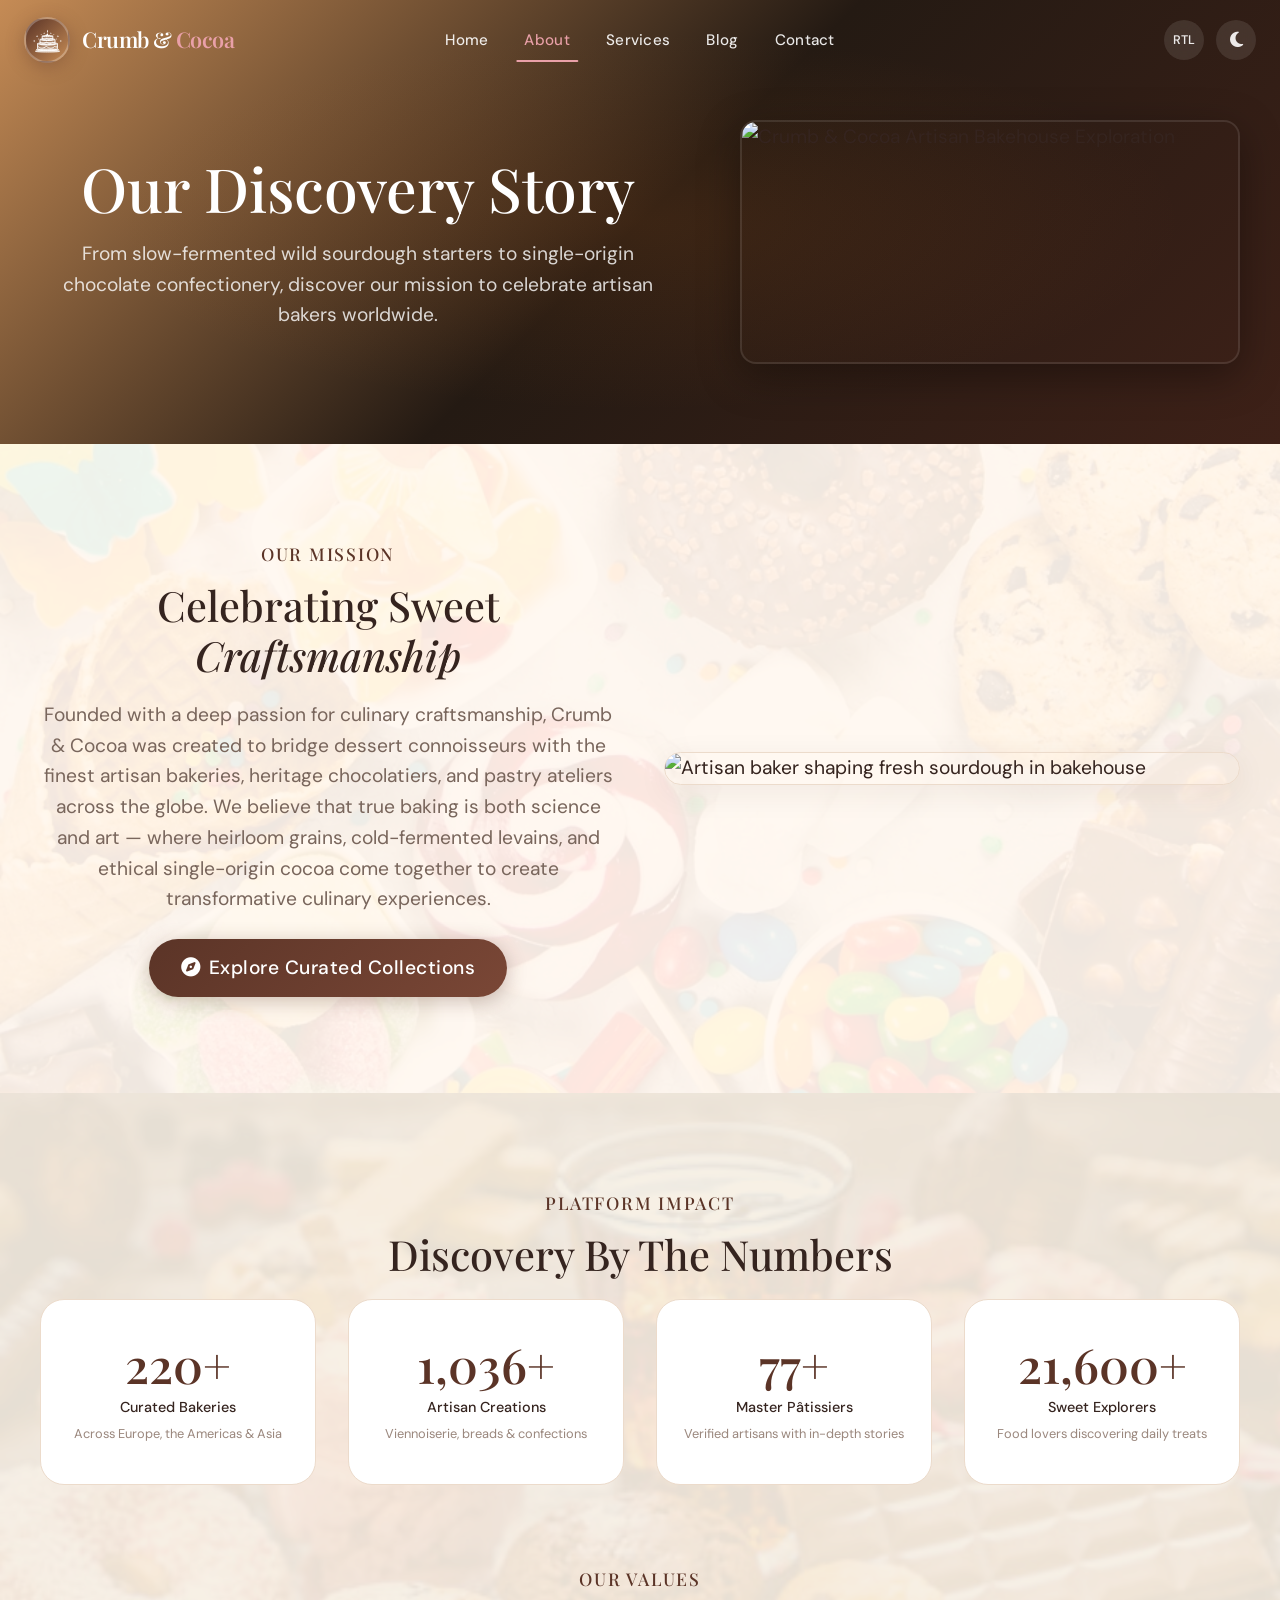
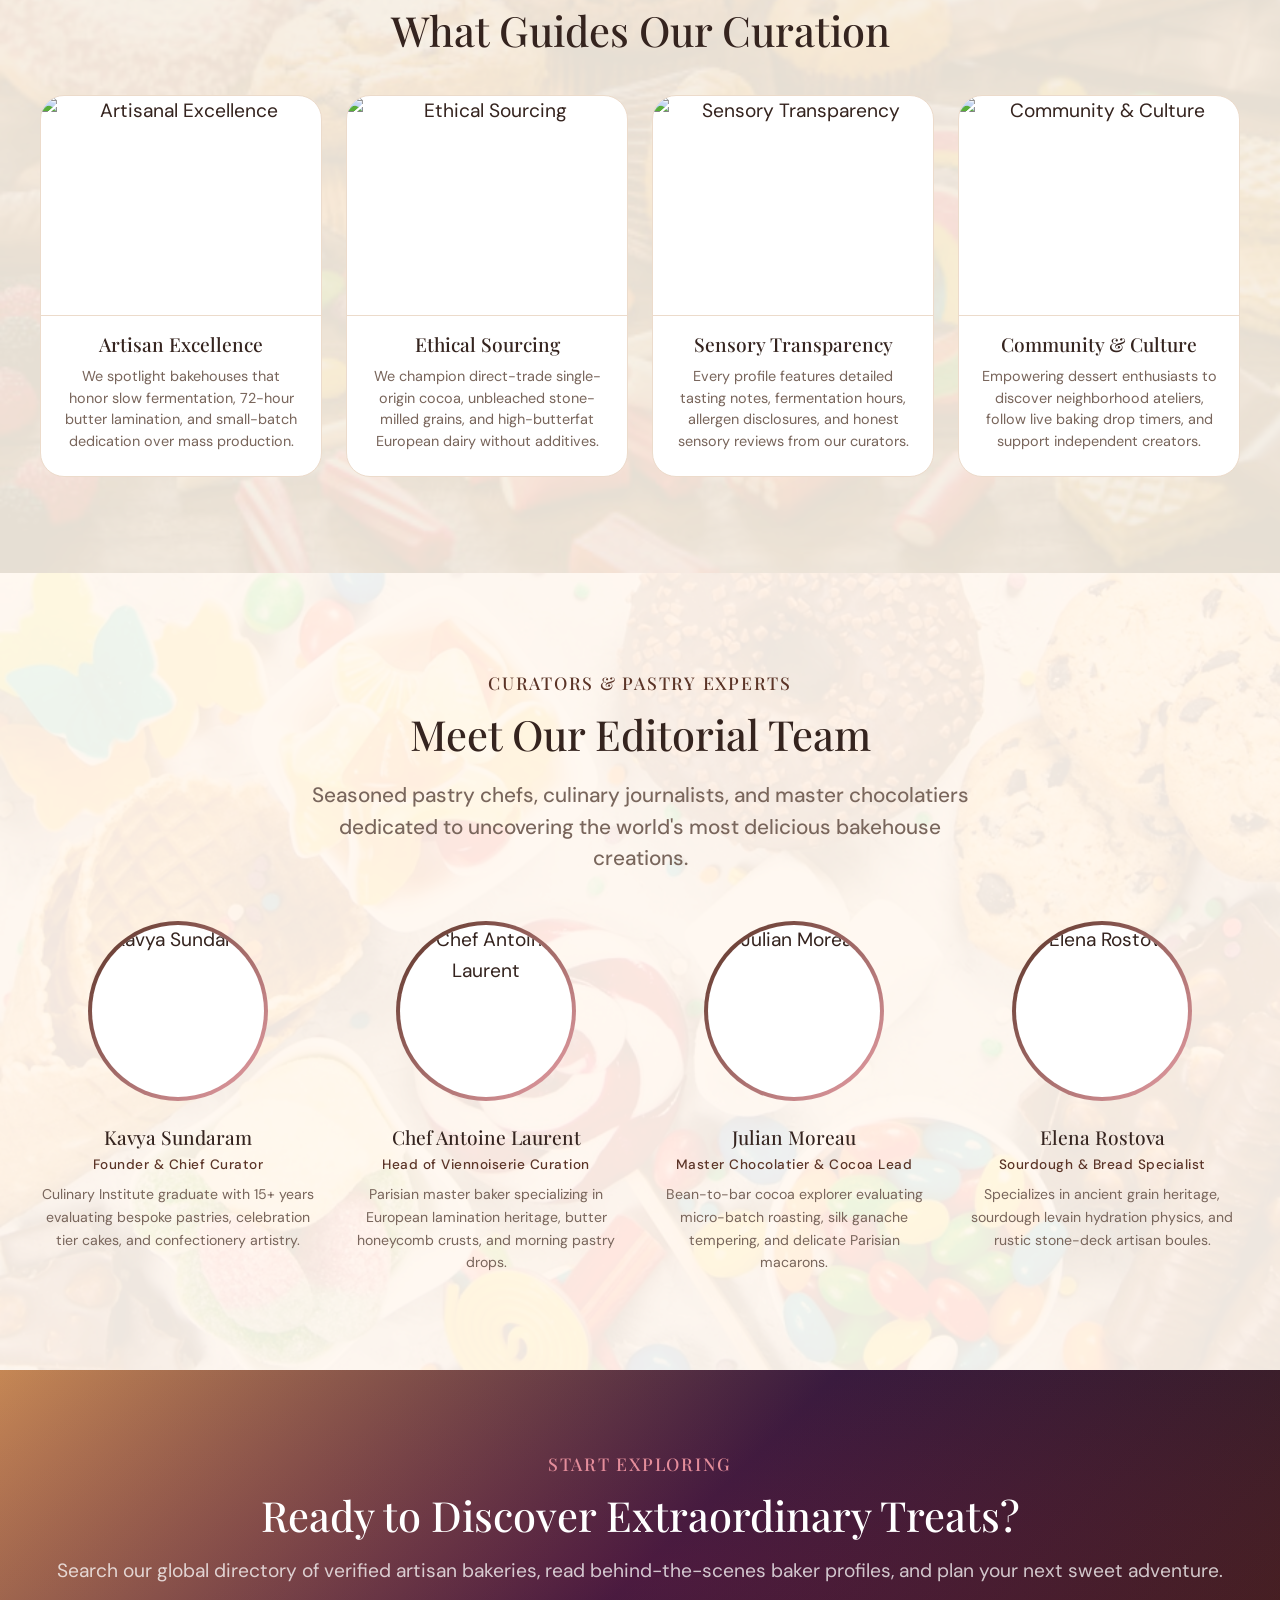
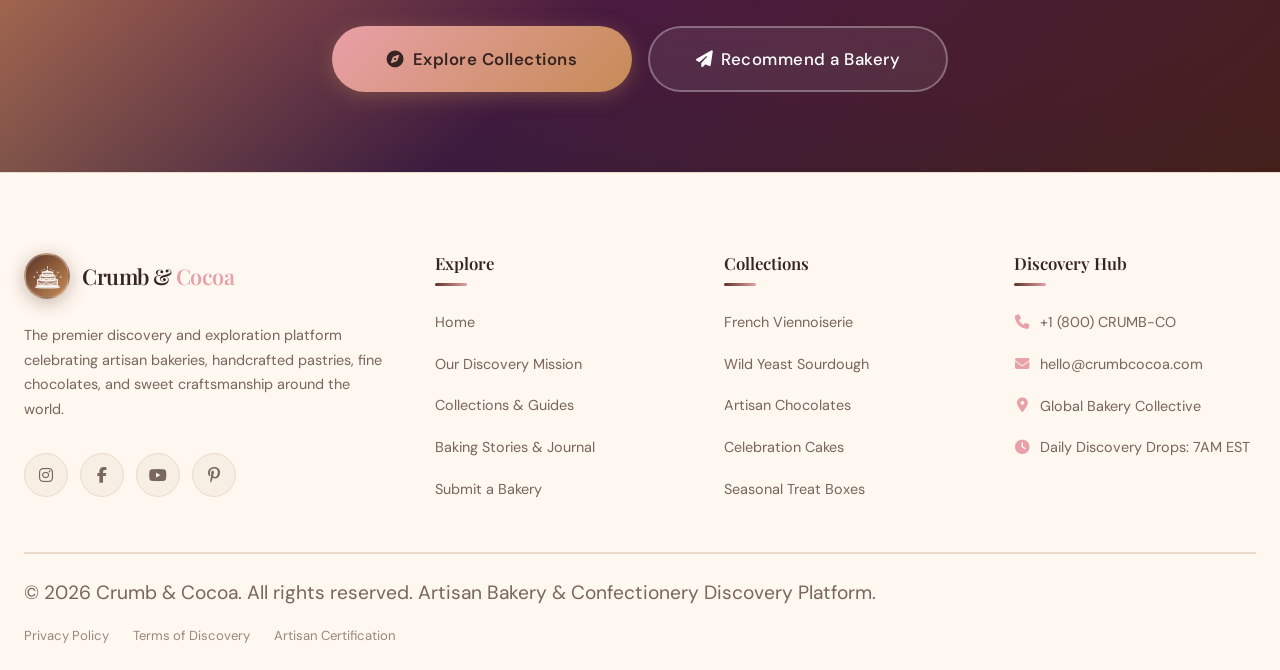
==== pages/about.html @ 34547b93 "feat: complete Bakery & Confectionery Discovery Platform (Crumb & Cocoa)" ====
<!DOCTYPE html>
<html lang="en" data-theme="light">
<head>
  <meta charset="UTF-8" />
  <meta name="viewport" content="width=device-width, initial-scale=1.0" />
  <meta name="description" content="About Crumb &amp; Cocoa — Our discovery mission, curation values, and the expert pastry team behind the world's premier bakery exploration platform." />
  <title>About Us — Crumb &amp; Cocoa Discovery Platform</title>
  <link rel="icon" href="data:image/svg+xml,<svg xmlns=%22http://www.w3.org/2000/svg%22 viewBox=%220 0 100 100%22><text y=%22.9em%22 font-size=%2290%22>🥐</text></svg>">
  <link rel="preconnect" href="https://fonts.googleapis.com">
  <link rel="preconnect" href="https://fonts.gstatic.com" crossorigin>
  <link href="https://fonts.googleapis.com/css2?family=DM+Sans:ital,opsz,wght@0,9..40,100..1000;1,9..40,100..1000&family=Playfair+Display:ital,wght@0,400..900;1,400..900&display=swap" rel="stylesheet">
  <link rel="stylesheet" href="../assets/css/style.css" />
  <link rel="stylesheet" href="../assets/css/dark-mode.css" />
  <link id="rtl-stylesheet" rel="stylesheet" href="../assets/css/rtl.css" disabled />
  <link rel="stylesheet" href="https://cdnjs.cloudflare.com/ajax/libs/font-awesome/6.5.0/css/all.min.css" />
  <style>
    .mission-grid { display:grid; grid-template-columns:1fr; gap:3rem; align-items:center; }
    @media(min-width:1024px){ .mission-grid { grid-template-columns:1fr 1fr; } }
    .mission-image { position:relative; border-radius:var(--radius-xl); overflow:hidden; border:1px solid var(--border); box-shadow:var(--shadow-md); }
    .mission-image img { width:100%; height:auto; display:block; object-fit:contain; }
    .mission-image-badge {
      position:absolute; bottom:2rem; right:-1rem;
      background:linear-gradient(135deg,var(--primary),var(--secondary));
      color:#fff; padding:1.25rem 1.75rem; border-radius:var(--radius-lg);
      box-shadow:var(--shadow-lg); text-align:center;
    }
    .mission-image-badge .big { font-family:var(--font-display);font-size:2.5rem;font-weight:550;display:block;line-height:1; }
    .mission-image-badge small { font-size:.8rem;opacity:.9; }
    .values-grid { display:grid; grid-template-columns:repeat(auto-fit,minmax(220px,1fr)); gap:1.5rem; }
    @media(min-width:768px) and (max-width:1200px){
      .values-grid { grid-template-columns: repeat(2, 1fr); }
    }
    .value-card {
      padding:0 0 1.5rem 0; border-radius:var(--radius-lg); text-align:center;
      border:1px solid var(--border); background:var(--bg-card);
      transition:var(--transition-bounce);
      overflow: hidden;
      display: flex;
      flex-direction: column;
    }
    .value-card:hover { transform:translateY(-8px); box-shadow:var(--shadow-lg); border-color:var(--primary); }
    .value-card-img-wrapper {
      width: 100%;
      height: 160px;
      overflow: hidden;
      border-bottom: 1px solid var(--border);
      margin-bottom: 1rem;
    }
    @media (min-width: 768px) {
      .value-card-img-wrapper {
        height: 190px;
      }
    }
    @media (min-width: 1024px) {
      .value-card-img-wrapper {
        height: 220px;
      }
    }
    .value-card-img {
      width: 100%;
      height: 100%;
      object-fit: cover;
      transition: transform 0.6s cubic-bezier(0.4, 0, 0.2, 1);
    }
    .value-card:hover .value-card-img {
      transform: scale(1.08);
    }
    .value-card-content {
      padding: 0 1.25rem;
      display: flex;
      flex-direction: column;
      align-items: center;
      gap: 0.35rem;
    }
    .value-card-content h3 {
      font-size: 1.2rem;
      font-weight: 500;
      color: var(--text-primary);
      margin-bottom: 0.25rem;
    }
    .value-card-content p {
      font-size: 0.9rem;
      color: var(--text-secondary);
      line-height: 1.5;
    }
    .value-icon { font-size:2rem; display:block; margin-bottom:0.75rem; }
    @media (min-width: 768px) and (max-width: 1200px) {
      .about-team-grid {
        grid-template-columns: repeat(2, 1fr) !important;
      }
      .about-team-grid .team-card:nth-child(4) {
        grid-column: span 1 !important;
        justify-self: auto !important;
        max-width: none !important;
        width: auto !important;
        box-shadow: none !important;
      }
    }
  </style>
</head>
<body>

<!-- HEADER -->
<header class="header" id="header">
  <nav class="nav-container">
    <a href="../index.html" class="brand">
      <div class="brand-logo">
        <svg viewBox="16 26 68 54" fill="none" xmlns="http://www.w3.org/2000/svg" style="width:33px; height:33px; display:block;">
          <path d="M26 44Q28.5 44 28.5 41.5Q28.5 44 31 44Q28.5 44 28.5 46.5Q28.5 44 26 44Z" fill="#ffffff"/>
          <path d="M20 54Q22.5 54 22.5 51.5Q22.5 54 25 54Q22.5 54 22.5 56.5Q22.5 54 20 54Z" fill="#ffffff"/>
          <path d="M41 38Q43 38 43 36Q43 38 45 38Q43 38 43 40Q43 38 41 38Z" fill="#ffffff"/>
          <path d="M55 38Q57 38 57 36Q57 38 59 38Q57 38 57 40Q57 38 55 38Z" fill="#ffffff"/>
          <path d="M69 44Q71.5 44 71.5 41.5Q71.5 44 74 44Q71.5 44 71.5 46.5Q71.5 44 69 44Z" fill="#ffffff"/>
          <path d="M75 54Q77.5 54 77.5 51.5Q77.5 54 80 54Q77.5 54 77.5 56.5Q77.5 54 75 54Z" fill="#ffffff"/>
          <circle cx="37" cy="41" r="1" fill="#ffffff"/>
          <circle cx="63" cy="41" r="1" fill="#ffffff"/>
          <circle cx="32" cy="50" r="1" fill="#ffffff"/>
          <circle cx="68" cy="50" r="1" fill="#ffffff"/>
          <path d="M50 31C49 33 48.5 35 50 37.5C51.5 35 51 33 50 31Z" fill="#ffffff"/>
          <path d="M50 38C48 40.5 45.5 42 49 44.5C52.5 42 52 40.5 50 38Z" fill="#ffffff"/>
          <path d="M48 42C44.5 40 43 43.5 48.5 44.5Z" fill="#ffffff"/>
          <path d="M52 42C55.5 40 57 43.5 51.5 44.5Z" fill="#ffffff"/>
          <path d="M39 44C39 42.5 61 42.5 61 44V51.5C61 53.5 39 53.5 39 51.5Z" fill="#ffffff" fill-opacity="0.2" stroke="#ffffff" stroke-width="1.8"/>
          <path d="M39 44C39 45.5 61 45.5 61 44" stroke="#ffffff" stroke-width="1.8"/>
          <path d="M39.5 48.5C42.5 51 45.5 51 48.5 48.5C51.5 51 54.5 51 57.5 48.5C59.5 50 60.5 49.5 60.5 48.5" stroke="#ffffff" stroke-width="1.8" stroke-linecap="round" fill="none"/>
          <path d="M34.5 51C34.5 49 65.5 49 65.5 51V60.5C65.5 63 34.5 63 34.5 60.5Z" fill="#ffffff" fill-opacity="0.2" stroke="#ffffff" stroke-width="1.8"/>
          <path d="M34.5 51C34.5 53 65.5 53 65.5 51" stroke="#ffffff" stroke-width="1.8"/>
          <path d="M35 56.5C39 60 43.5 60 48 56.5C52.5 60 57 60 61 56.5C63.5 58.5 65 57.5 65 56.5" stroke="#ffffff" stroke-width="1.8" stroke-linecap="round" fill="none"/>
          <path d="M29.5 59.5C29.5 57 70.5 57 70.5 59.5V70C70.5 73.5 29.5 73.5 29.5 70Z" fill="#ffffff" fill-opacity="0.2" stroke="#ffffff" stroke-width="1.8"/>
          <path d="M29.5 59.5C29.5 62 70.5 62 70.5 59.5" stroke="#ffffff" stroke-width="1.8"/>
          <path d="M30 65C35 70 41 70 47.5 65C54 70 60 70 65 65C68 67.5 70 66.5 70 65" stroke="#ffffff" stroke-width="1.8" stroke-linecap="round" fill="none"/>
          <path d="M27 72C27 70 73 70 73 72C73 74.5 27 74.5 27 72Z" fill="#ffffff" fill-opacity="0.4" stroke="#ffffff" stroke-width="1.6"/>
          <path d="M25 75C25 73 75 73 75 75C75 77.5 25 77.5 25 75Z" fill="#ffffff" fill-opacity="0.6" stroke="#ffffff" stroke-width="1.6"/>
        </svg>
      </div>
      <span class="brand-name">Crumb &amp; <span>Cocoa</span></span>
    </a>
    <ul class="nav-menu">
      <li><a href="../index.html" class="nav-link">Home</a></li>
      <li><a href="about.html" class="nav-link active">About</a></li>
      <li><a href="services.html" class="nav-link">Services</a></li>
      <li><a href="blog.html" class="nav-link">Blog</a></li>
      <li><a href="contact.html" class="nav-link">Contact</a></li>
    </ul>
    <div class="nav-actions">
      <button class="nav-icon-btn" onclick="window.CrumbCocoa.RTLManager.toggle()" title="Toggle RTL" aria-label="Toggle RTL" style="font-size: 0.78rem; font-weight: 550;">RTL</button>
      <button class="nav-icon-btn" onclick="window.CrumbCocoa.ThemeManager.toggle()" title="Toggle Theme" aria-label="Toggle theme"><i class="theme-toggle-icon fas fa-moon"></i></button>
    </div>
    <button class="hamburger" aria-label="Open menu"><span></span><span></span><span></span></button>
  </nav>
</header>

<div class="mobile-menu" role="dialog" aria-modal="true">
  <button class="mobile-close" aria-label="Close menu"><i class="fas fa-times"></i></button>
  <a href="../index.html" class="nav-link">Home</a>
  <a href="about.html" class="nav-link active">About</a>
  <a href="services.html" class="nav-link">Services</a>
  <a href="blog.html" class="nav-link">Blog</a>
  <a href="contact.html" class="nav-link">Contact</a>
  <div class="mobile-menu-actions">
    <div class="mobile-menu-row">
      <button class="btn btn-ghost" onclick="window.CrumbCocoa.RTLManager.toggle()" style="font-weight: 550;">RTL</button>
      <button class="btn btn-ghost" onclick="window.CrumbCocoa.ThemeManager.toggle()"><i class="theme-toggle-icon fas fa-moon"></i></button>
    </div>
  </div>
</div>

<!-- PAGE HEADER -->
<div class="page-header">
  <div class="page-header-container">
    <div class="page-header-content">
      <h1>Our Discovery Story</h1>
      <p>From slow-fermented wild sourdough starters to single-origin chocolate confectionery, discover our mission to celebrate artisan bakers worldwide.</p>
    </div>
    <div class="page-header-image">
      <img src="https://images.unsplash.com/photo-1509440159596-0249088772ff?q=80&w=800&auto=format&fit=crop" alt="Crumb &amp; Cocoa Artisan Bakehouse Exploration" />
    </div>
  </div>
</div>

<!-- ══ SECTION 1: MISSION & STORY ══ -->
<section class="section" aria-label="Our mission">
  <div class="container">
    <div class="mission-grid">
      <div class="animate-on-scroll" style="display: flex; flex-direction: column; justify-content: center; align-items: center; text-align: center;">
        <span class="section-label">Our Mission</span>
        <h2 class="section-title">Celebrating Sweet <em>Craftsmanship</em></h2>
        <p style="margin-bottom:1.5rem;">Founded with a deep passion for culinary craftsmanship, Crumb &amp; Cocoa was created to bridge dessert connoisseurs with the finest artisan bakeries, heritage chocolatiers, and pastry ateliers across the globe. We believe that true baking is both science and art — where heirloom grains, cold-fermented levains, and ethical single-origin cocoa come together to create transformative culinary experiences.</p>
        <div class="about-actions" style="display:flex;gap:1rem;flex-wrap:wrap;justify-content:center;">
          <a href="services.html" class="btn btn-primary"><i class="fas fa-compass"></i> Explore Curated Collections</a>
        </div>
      </div>
      <div class="mission-image animate-on-scroll delay-2">
        <img src="https://images.unsplash.com/photo-1517433670267-08bbd4be890f?q=80&w=800&auto=format&fit=crop" alt="Artisan baker shaping fresh sourdough in bakehouse" loading="lazy" />
      </div>
    </div>
  </div>
</section>

<!-- ══ SECTION 2: STATS + VALUES ══ -->
<section class="section bg-secondary-section" aria-label="Our values and stats">
  <div class="container">
    <div class="text-center animate-on-scroll">
      <span class="section-label">Platform Impact</span>
      <h2 class="section-title">Discovery By The Numbers</h2>
    </div>
    <div class="stats-grid" style="margin-bottom:5rem;">
      <div class="stat-card animate-on-scroll delay-1">
        <span class="stat-number" data-counter data-target="500" data-suffix="+">500+</span>
        <div class="stat-label">Curated Bakeries</div>
        <div class="stat-sublabel">Across Europe, the Americas &amp; Asia</div>
      </div>
      <div class="stat-card animate-on-scroll delay-2">
        <span class="stat-number" data-counter data-target="2400" data-suffix="+">2,400+</span>
        <div class="stat-label">Artisan Creations</div>
        <div class="stat-sublabel">Viennoiserie, breads &amp; confections</div>
      </div>
      <div class="stat-card animate-on-scroll delay-3">
        <span class="stat-number" data-counter data-target="180" data-suffix="+">180+</span>
        <div class="stat-label">Master Pâtissiers</div>
        <div class="stat-sublabel">Verified artisans with in-depth stories</div>
      </div>
      <div class="stat-card animate-on-scroll delay-4">
        <span class="stat-number" data-counter data-target="50000" data-suffix="+">50,000+</span>
        <div class="stat-label">Sweet Explorers</div>
        <div class="stat-sublabel">Food lovers discovering daily treats</div>
      </div>
    </div>

    <div class="text-center animate-on-scroll" style="margin-bottom:2.5rem;">
      <span class="section-label">Our Values</span>
      <h2 class="section-title">What Guides Our Curation</h2>
    </div>
    <div class="values-grid">
      <!-- Value 1 -->
      <div class="value-card animate-on-scroll delay-1">
        <div class="value-card-img-wrapper">
          <img src="https://images.unsplash.com/photo-1555507036-ab1f4038808a?q=80&w=800&auto=format&fit=crop" alt="Artisanal Excellence" class="value-card-img" />
        </div>
        <div class="value-card-content">
          <h3>Artisan Excellence</h3>
          <p>We spotlight bakehouses that honor slow fermentation, 72-hour butter lamination, and small-batch dedication over mass production.</p>
        </div>
      </div>
      <!-- Value 2 -->
      <div class="value-card animate-on-scroll delay-2">
        <div class="value-card-img-wrapper">
          <img src="https://images.unsplash.com/photo-1548907040-4baa42d10919?q=80&w=800&auto=format&fit=crop" alt="Ethical Sourcing" class="value-card-img" />
        </div>
        <div class="value-card-content">
          <h3>Ethical Sourcing</h3>
          <p>We champion direct-trade single-origin cocoa, unbleached stone-milled grains, and high-butterfat European dairy without additives.</p>
        </div>
      </div>
      <!-- Value 3 -->
      <div class="value-card animate-on-scroll delay-3">
        <div class="value-card-img-wrapper">
          <img src="https://images.unsplash.com/photo-1509440159596-0249088772ff?q=80&w=800&auto=format&fit=crop" alt="Sensory Transparency" class="value-card-img" />
        </div>
        <div class="value-card-content">
          <h3>Sensory Transparency</h3>
          <p>Every profile features detailed tasting notes, fermentation hours, allergen disclosures, and honest sensory reviews from our curators.</p>
        </div>
      </div>
      <!-- Value 4 -->
      <div class="value-card animate-on-scroll delay-4">
        <div class="value-card-img-wrapper">
          <img src="https://images.unsplash.com/photo-1501339847302-ac426a4a7cbb?q=80&w=800&auto=format&fit=crop" alt="Community &amp; Culture" class="value-card-img" />
        </div>
        <div class="value-card-content">
          <h3>Community &amp; Culture</h3>
          <p>Empowering dessert enthusiasts to discover neighborhood ateliers, follow live baking drop timers, and support independent creators.</p>
        </div>
      </div>
    </div>
  </div>
</section>

<!-- ══ SECTION 3: TEAM ══ -->
<section class="section" aria-label="Our team">
  <div class="container">
    <div class="text-center animate-on-scroll">
      <span class="section-label">Curators &amp; Pastry Experts</span>
      <h2 class="section-title">Meet Our Editorial Team</h2>
      <p class="section-desc">Seasoned pastry chefs, culinary journalists, and master chocolatiers dedicated to uncovering the world's most delicious bakehouse creations.</p>
    </div>
    <div class="team-grid about-team-grid">
      <!-- Team 1 -->
      <div class="team-card animate-on-scroll delay-1">
        <div class="team-avatar">
          <img src="https://images.unsplash.com/photo-1583394293214-28ded15ee548?w=300&q=80&auto=format&fit=crop" alt="Kavya Sundaram" loading="lazy" />
          <div class="team-social">
            <a href="#" aria-label="Instagram"><i class="fab fa-instagram"></i></a>
            <a href="#" aria-label="LinkedIn"><i class="fab fa-linkedin-in"></i></a>
          </div>
        </div>
        <h3 class="team-name">Kavya Sundaram</h3>
        <div class="team-role">Founder &amp; Chief Curator</div>
        <p class="team-desc">Culinary Institute graduate with 15+ years evaluating bespoke pastries, celebration tier cakes, and confectionery artistry.</p>
      </div>
      <!-- Team 2 -->
      <div class="team-card animate-on-scroll delay-2">
        <div class="team-avatar">
          <img src="https://images.unsplash.com/photo-1577219491135-ce391730fb2c?w=300&q=80&auto=format&fit=crop" alt="Chef Antoine Laurent" loading="lazy" />
          <div class="team-social">
            <a href="#" aria-label="Instagram"><i class="fab fa-instagram"></i></a>
            <a href="#" aria-label="LinkedIn"><i class="fab fa-linkedin-in"></i></a>
          </div>
        </div>
        <h3 class="team-name">Chef Antoine Laurent</h3>
        <div class="team-role">Head of Viennoiserie Curation</div>
        <p class="team-desc">Parisian master baker specializing in European lamination heritage, butter honeycomb crusts, and morning pastry drops.</p>
      </div>
      <!-- Team 3 -->
      <div class="team-card animate-on-scroll delay-3">
        <div class="team-avatar">
          <img src="https://images.unsplash.com/photo-1507003211169-0a1dd7228f2d?w=300&q=80&auto=format&fit=crop" alt="Julian Moreau" loading="lazy" />
          <div class="team-social">
            <a href="#" aria-label="Instagram"><i class="fab fa-instagram"></i></a>
            <a href="#" aria-label="LinkedIn"><i class="fab fa-linkedin-in"></i></a>
          </div>
        </div>
        <h3 class="team-name">Julian Moreau</h3>
        <div class="team-role">Master Chocolatier &amp; Cocoa Lead</div>
        <p class="team-desc">Bean-to-bar cocoa explorer evaluating micro-batch roasting, silk ganache tempering, and delicate Parisian macarons.</p>
      </div>
      <!-- Team 4 -->
      <div class="team-card animate-on-scroll delay-4">
        <div class="team-avatar">
          <img src="https://images.unsplash.com/photo-1544005313-94ddf0286df2?w=300&q=80&auto=format&fit=crop" alt="Elena Rostova" loading="lazy" />
          <div class="team-social">
            <a href="#" aria-label="Instagram"><i class="fab fa-instagram"></i></a>
            <a href="#" aria-label="LinkedIn"><i class="fab fa-linkedin-in"></i></a>
          </div>
        </div>
        <h3 class="team-name">Elena Rostova</h3>
        <div class="team-role">Sourdough &amp; Bread Specialist</div>
        <p class="team-desc">Specializes in ancient grain heritage, sourdough levain hydration physics, and rustic stone-deck artisan boules.</p>
      </div>
    </div>
  </div>
</section>

<!-- CTA -->
<section class="cta-banner"><div class="container">
  <span class="section-label" style="color:var(--accent)">Start Exploring</span>
  <h2>Ready to Discover Extraordinary Treats?</h2>
  <p>Search our global directory of verified artisan bakeries, read behind-the-scenes baker profiles, and plan your next sweet adventure.</p>
  <div class="cta-actions">
    <a href="services.html" class="btn btn-accent btn-lg"><i class="fas fa-compass"></i> Explore Collections</a>
    <a href="contact.html" class="btn btn-ghost btn-lg"><i class="fas fa-paper-plane"></i> Recommend a Bakery</a>
  </div>
</div></section>

<footer class="footer">
  <div class="footer-grid">
    <div class="footer-brand">
      <a href="../index.html" class="brand" style="text-decoration: none; margin-bottom: 1.5rem; display: inline-flex; align-items: center;">
        <div class="brand-logo">
          <svg viewBox="16 26 68 54" fill="none" xmlns="http://www.w3.org/2000/svg" style="width:33px; height:33px; display:block;">
            <path d="M26 44Q28.5 44 28.5 41.5Q28.5 44 31 44Q28.5 44 28.5 46.5Q28.5 44 26 44Z" fill="#ffffff"/>
            <path d="M20 54Q22.5 54 22.5 51.5Q22.5 54 25 54Q22.5 54 22.5 56.5Q22.5 54 20 54Z" fill="#ffffff"/>
            <path d="M41 38Q43 38 43 36Q43 38 45 38Q43 38 43 40Q43 38 41 38Z" fill="#ffffff"/>
            <path d="M55 38Q57 38 57 36Q57 38 59 38Q57 38 57 40Q57 38 55 38Z" fill="#ffffff"/>
            <path d="M69 44Q71.5 44 71.5 41.5Q71.5 44 74 44Q71.5 44 71.5 46.5Q71.5 44 69 44Z" fill="#ffffff"/>
            <path d="M75 54Q77.5 54 77.5 51.5Q77.5 54 80 54Q77.5 54 77.5 56.5Q77.5 54 75 54Z" fill="#ffffff"/>
            <circle cx="37" cy="41" r="1" fill="#ffffff"/>
            <circle cx="63" cy="41" r="1" fill="#ffffff"/>
            <circle cx="32" cy="50" r="1" fill="#ffffff"/>
            <circle cx="68" cy="50" r="1" fill="#ffffff"/>
            <path d="M50 31C49 33 48.5 35 50 37.5C51.5 35 51 33 50 31Z" fill="#ffffff"/>
            <path d="M50 38C48 40.5 45.5 42 49 44.5C52.5 42 52 40.5 50 38Z" fill="#ffffff"/>
            <path d="M48 42C44.5 40 43 43.5 48.5 44.5Z" fill="#ffffff"/>
            <path d="M52 42C55.5 40 57 43.5 51.5 44.5Z" fill="#ffffff"/>
            <path d="M39 44C39 42.5 61 42.5 61 44V51.5C61 53.5 39 53.5 39 51.5Z" fill="#ffffff" fill-opacity="0.2" stroke="#ffffff" stroke-width="1.8"/>
            <path d="M39 44C39 45.5 61 45.5 61 44" stroke="#ffffff" stroke-width="1.8"/>
            <path d="M39.5 48.5C42.5 51 45.5 51 48.5 48.5C51.5 51 54.5 51 57.5 48.5C59.5 50 60.5 49.5 60.5 48.5" stroke="#ffffff" stroke-width="1.8" stroke-linecap="round" fill="none"/>
            <path d="M34.5 51C34.5 49 65.5 49 65.5 51V60.5C65.5 63 34.5 63 34.5 60.5Z" fill="#ffffff" fill-opacity="0.2" stroke="#ffffff" stroke-width="1.8"/>
            <path d="M34.5 51C34.5 53 65.5 53 65.5 51" stroke="#ffffff" stroke-width="1.8"/>
            <path d="M35 56.5C39 60 43.5 60 48 56.5C52.5 60 57 60 61 56.5C63.5 58.5 65 57.5 65 56.5" stroke="#ffffff" stroke-width="1.8" stroke-linecap="round" fill="none"/>
            <path d="M29.5 59.5C29.5 57 70.5 57 70.5 59.5V70C70.5 73.5 29.5 73.5 29.5 70Z" fill="#ffffff" fill-opacity="0.2" stroke="#ffffff" stroke-width="1.8"/>
            <path d="M29.5 59.5C29.5 62 70.5 62 70.5 59.5" stroke="#ffffff" stroke-width="1.8"/>
            <path d="M30 65C35 70 41 70 47.5 65C54 70 60 70 65 65C68 67.5 70 66.5 70 65" stroke="#ffffff" stroke-width="1.8" stroke-linecap="round" fill="none"/>
            <path d="M27 72C27 70 73 70 73 72C73 74.5 27 74.5 27 72Z" fill="#ffffff" fill-opacity="0.4" stroke="#ffffff" stroke-width="1.6"/>
            <path d="M25 75C25 73 75 73 75 75C75 77.5 25 77.5 25 75Z" fill="#ffffff" fill-opacity="0.6" stroke="#ffffff" stroke-width="1.6"/>
          </svg>
        </div>
        <span class="brand-name">Crumb &amp; <span>Cocoa</span></span>
      </a>
      <p class="footer-desc">The premier discovery and exploration platform celebrating artisan bakeries, handcrafted pastries, fine chocolates, and sweet craftsmanship around the world.</p>
      <div class="social-links">
        <a href="#" class="social-link" aria-label="Instagram"><i class="fab fa-instagram"></i></a>
        <a href="#" class="social-link" aria-label="Facebook"><i class="fab fa-facebook-f"></i></a>
        <a href="#" class="social-link" aria-label="YouTube"><i class="fab fa-youtube"></i></a>
        <a href="#" class="social-link" aria-label="Pinterest"><i class="fab fa-pinterest-p"></i></a>
      </div>
    </div>
    <div><h4 class="footer-heading">Explore</h4><ul class="footer-links"><li><a href="../index.html" class="footer-link">Home</a></li><li><a href="about.html" class="footer-link">Our Discovery Mission</a></li><li><a href="services.html" class="footer-link">Collections &amp; Guides</a></li><li><a href="blog.html" class="footer-link">Baking Stories &amp; Journal</a></li><li><a href="contact.html" class="footer-link">Submit a Bakery</a></li></ul></div>
    <div><h4 class="footer-heading">Collections</h4><ul class="footer-links"><li><a href="services.html" class="footer-link">French Viennoiserie</a></li><li><a href="services.html" class="footer-link">Wild Yeast Sourdough</a></li><li><a href="services.html" class="footer-link">Artisan Chocolates</a></li><li><a href="services.html" class="footer-link">Celebration Cakes</a></li><li><a href="services.html" class="footer-link">Seasonal Treat Boxes</a></li></ul></div>
    <div><h4 class="footer-heading">Discovery Hub</h4><ul class="footer-links"><li><a href="tel:+18002786226" class="footer-link"><i class="fas fa-phone" style="width:16px;color:var(--accent)"></i> +1 (800) CRUMB-CO</a></li><li><a href="mailto:hello@crumbcocoa.com" class="footer-link"><i class="fas fa-envelope" style="width:16px;color:var(--accent)"></i> hello@crumbcocoa.com</a></li><li><a href="#" class="footer-link"><i class="fas fa-map-marker-alt" style="width:16px;color:var(--accent)"></i> Global Bakery Collective</a></li><li><a href="#" class="footer-link"><i class="fas fa-clock" style="width:16px;color:var(--accent)"></i> Daily Discovery Drops: 7AM EST</a></li></ul></div>
  </div>
  <div class="footer-bottom"><p>&copy; 2026 Crumb &amp; Cocoa. All rights reserved. Artisan Bakery &amp; Confectionery Discovery Platform.</p><div class="footer-bottom-links"><a href="#">Privacy Policy</a><a href="#">Terms of Discovery</a><a href="#">Artisan Certification</a></div></div>
</footer>
<button class="back-to-top" aria-label="Back to top"><i class="fas fa-chevron-up"></i></button>
<script src="../assets/js/main.js"></script>

</body>
</html>
---- assets/css/style.css ----
/* ============================================================
   CRUMB & COCOA — BAKERY & CONFECTIONERY DISCOVERY PLATFORM
   ============================================================ */

@import url('https://fonts.googleapis.com/css2?family=DM+Sans:ital,opsz,wght@0,9..40,100..1000;1,9..40,100..1000&family=Playfair+Display:ital,wght@0,400..900;1,400..900&display=swap');

/* ── CSS Variables ── */
:root {
  --primary: #5B3427;
  /* Warm Cocoa Brown */
  --primary-dark: #3E2118;
  /* Rich Dark Cocoa */
  --primary-light: #7A4736;
  /* Golden Roasted Cocoa */
  --secondary: #C58B55;
  /* Caramel */
  --secondary-light: #D4A373;
  /* Warm Honey Caramel */
  --accent: #E9A0A8;
  /* Soft Strawberry Pink highlight */
  --accent-2: #C58B55;
  /* Caramel secondary accent */
  --white: #ffffff;
  --off-white: #FFF8F0;
  /* Warm Cream */
  --text-primary: #35241F;
  /* Dark Cocoa */
  --text-secondary: #79665C;
  /* Muted Brown */
  --text-light: #9B887E;
  /* Soft Muted Cocoa */
  --bg-primary: #FFF8F0;
  /* Warm Cream */
  --bg-secondary: #F7EFE4;
  /* Soft Warm Buttercream */
  --bg-card: #ffffff;
  /* White Surface */
  --card-overlay: rgba(255, 248, 240, 0.94);
  --border: #ECDBCB;
  /* Soft Dough & Crust Border */
  --shadow-sm: 0 2px 8px rgba(53, 36, 31, 0.04);
  --shadow-md: 0 8px 32px rgba(53, 36, 31, 0.07);
  --shadow-lg: 0 20px 60px rgba(53, 36, 31, 0.09);
  --shadow-xl: 0 30px 80px rgba(53, 36, 31, 0.13);
  --radius-sm: 8px;
  --radius-md: 16px;
  --radius-lg: 24px;
  --radius-xl: 40px;
  --radius-full: 999px;
  --font-display: 'Playfair Display', Georgia, serif;
  --font-body: 'DM Sans', -apple-system, BlinkMacSystemFont, 'Segoe UI', Roboto, sans-serif;
  --font-script: 'Playfair Display', Georgia, serif;
  --transition: all 0.3s cubic-bezier(0.4, 0, 0.2, 1);
  --transition-bounce: all 0.4s cubic-bezier(0.34, 1.56, 0.64, 1);
  --nav-height: 80px;
  --z-nav: 1000;
  --z-modal: 2000;
  --z-toast: 3000;
}

/* ── Reset & Base ── */
*,
*::before,
*::after {
  box-sizing: border-box;
  margin: 0;
  padding: 0;
}

html {
  scroll-behavior: smooth;
  font-size: 16px;
}

body {
  font-family: var(--font-body);
  color: var(--text-primary);
  background: var(--bg-primary);
  line-height: 1.6;
  font-weight: 410;
  /* between 400 and 430 */
  font-size: clamp(0.9rem, 1.5vw, 1.2rem);
  /* 14px to 19px */
  overflow-x: hidden;
  transition: background 0.4s ease, color 0.4s ease;
}

img {
  max-width: 100%;
  height: auto;
  display: block;
}

a {
  text-decoration: none;
  color: inherit;
  transition: var(--transition);
}

ul {
  list-style: none;
}

button {
  cursor: pointer;
  border: none;
  background: none;
  font-family: var(--font-body);
  font-weight: 510;
}

input,
textarea,
select {
  font-family: var(--font-body);
  font-weight: 410;
}

/* ── Typography ── */
h1,
h2,
h3,
h4,
h5,
h6 {
  font-family: var(--font-display);
  line-height: 1.2;
}

h1 {
  font-size: clamp(2.8rem, 6vw, 3.8rem);
  font-weight: 500;
  line-height: 1.15;
}

h2 {
  font-size: clamp(2rem, 4vw, 2.6rem);
  font-weight: 480;
  line-height: 1.2;
}

h3 {
  font-size: clamp(1.5rem, 2.5vw, 1.85rem);
  font-weight: 460;
  line-height: 1.25;
}

h4 {
  font-size: clamp(1.2rem, 2vw, 1.45rem);
  font-weight: 450;
}

h5 {
  font-size: clamp(1.05rem, 1.5vw, 1.25rem);
  font-weight: 450;
}

h6 {
  font-size: clamp(0.95rem, 1.2vw, 1.1rem);
  font-weight: 450;
}

p {
  color: var(--text-secondary);
  line-height: 1.6;
  font-weight: 410;
  font-size: clamp(0.9rem, 1.5vw, 1.2rem);
}

.section-label {
  font-family: var(--font-script);
  font-size: 1.1rem;
  font-weight: 500;
  text-transform: uppercase;
  letter-spacing: 0.1em;
  color: var(--primary);
  display: block;
  margin-bottom: 0.75rem;
  animation: fadeInUp 0.6s ease;
}

.section-title {
  color: var(--text-primary);
  margin-bottom: 1.25rem;
}

.section-desc {
  color: var(--text-secondary);
  font-size: clamp(1rem, 1.8vw, 1.3rem);
  /* Subheading / lead text: 16px to 21px */
  font-weight: 470;
  /* weight 450-500 */
  max-width: 700px;
  margin: 0 auto 3rem;
  line-height: 1.5;
}

.text-center {
  text-align: center;
}

strong,
b {
  font-weight: 500;
  /* Max weight for inline emphasis */
}

/* ── Buttons ── */
.btn {
  display: inline-flex;
  align-items: center;
  gap: 0.5rem;
  padding: 0.85rem 2rem;
  border-radius: var(--radius-full);
  font-family: var(--font-body);
  font-weight: 510;
  /* between 500 and 520 for buttons */
  font-size: clamp(0.9rem, 1.5vw, 1.2rem);
  letter-spacing: 0.5px;
  transition: var(--transition-bounce);
  position: relative;
  overflow: hidden;
}

.btn::before {
  content: '';
  position: absolute;
  inset: 0;
  background: rgba(255, 255, 255, 0.2);
  transform: scaleX(0);
  transform-origin: left;
  transition: transform 0.3s ease;
}

.btn:hover::before {
  transform: scaleX(1);
}

.btn-primary {
  background: linear-gradient(135deg, var(--primary), var(--primary-light));
  color: #fff;
  box-shadow: 0 4px 20px rgba(91, 52, 39, 0.3);
}

.btn-primary:hover {
  transform: translateY(-3px) scale(1.02);
  box-shadow: 0 8px 30px rgba(91, 52, 39, 0.45);
  color: #fff;
}

.btn-secondary {
  background: transparent;
  color: var(--primary);
  border: 2px solid var(--primary);
}

.btn-secondary:hover {
  background: var(--primary);
  color: #fff;
  transform: translateY(-3px);
  box-shadow: var(--shadow-md);
}

.btn-white {
  background: #fff;
  color: var(--primary);
  box-shadow: 0 4px 20px rgba(0, 0, 0, 0.1);
}

.btn-white:hover {
  transform: translateY(-3px);
  box-shadow: 0 8px 30px rgba(0, 0, 0, 0.15);
}

.btn-ghost {
  background: rgba(255, 255, 255, 0.08);
  color: #fff;
  border: 2px solid rgba(255, 255, 255, 0.3);
  backdrop-filter: blur(10px);
}

.btn-ghost:hover {
  background: rgba(255, 255, 255, 0.15);
  border-color: rgba(255, 255, 255, 0.7);
  transform: translateY(-3px);
}

.btn-accent {
  background: linear-gradient(135deg, var(--accent), var(--secondary));
  color: #35241F;
  box-shadow: 0 4px 20px rgba(197, 139, 85, 0.35);
  font-weight: 600;
}

.btn-accent:hover {
  transform: translateY(-3px) scale(1.02);
  box-shadow: 0 8px 30px rgba(197, 139, 85, 0.5);
  color: #35241F;
}

.btn-sm {
  padding: 0.6rem 1.4rem;
  font-size: 0.85rem;
}

.btn-lg {
  padding: 1.1rem 2.8rem;
  font-size: 1.05rem;
}

/* ── Header / Navigation ── */
.header {
  position: fixed;
  top: 0;
  left: 0;
  right: 0;
  height: var(--nav-height);
  z-index: var(--z-nav);
  transition: var(--transition);
  background: transparent;
}

.header.scrolled {
  background: var(--bg-primary);
  box-shadow: var(--shadow-md);
  backdrop-filter: blur(20px);
}

.header.scrolled.dark-nav {
  background: var(--secondary);
}

.nav-container {
  max-width: 1400px;
  margin: 0 auto;
  padding: 0 1.5rem;
  height: 100%;
  display: flex;
  align-items: center;
  justify-content: space-between;
}

/* Brand */
.brand {
  display: flex;
  align-items: center;
  gap: 0.75rem;
  flex-shrink: 0;
}

.brand-logo {
  width: 46px;
  height: 46px;
  background: linear-gradient(135deg, var(--primary), var(--secondary));
  border-radius: 50%;
  display: flex;
  align-items: center;
  justify-content: center;
  transition: var(--transition-bounce);
  box-shadow: 0 4px 18px rgba(91, 52, 39, 0.35);
  border: 2px solid rgba(255, 255, 255, 0.25);
  flex-shrink: 0;
}

.brand-logo svg {
  width: 33px;
  height: 33px;
  display: block;
}

.brand:hover .brand-logo {
  transform: rotate(12deg) scale(1.08);
}

.brand-name {
  font-family: var(--font-display);
  font-weight: 580;
  font-size: 1.35rem;
  color: var(--white);
  letter-spacing: -0.5px;
  display: inline-flex;
  align-items: baseline;
  line-height: 1;
}

.brand-name span {
  color: var(--accent);
  font-family: var(--font-script);
  font-size: 1em;
  margin-left: 0.25rem;
}

.header.scrolled .brand-name {
  color: var(--text-primary);
}

.header.scrolled .brand-name span {
  color: var(--secondary);
}

/* Desktop Nav */
.nav-menu {
  display: none;
  align-items: center;
  gap: 0.25rem;
  position: absolute;
  left: 50%;
  transform: translateX(-50%);
}

.nav-link {
  display: inline-block;
  padding: 0.5rem 1rem;
  font-weight: 470;
  /* between 450 and 500 for nav links */
  font-size: 0.95rem;
  color: rgba(255, 255, 255, 0.9);
  border-radius: var(--radius-sm);
  transition: var(--transition);
  position: relative;
  letter-spacing: 0.3px;
}

.nav-link::after {
  content: '';
  position: absolute;
  bottom: -2px;
  left: 50%;
  right: 50%;
  height: 2px;
  background: var(--accent);
  transition: var(--transition);
  border-radius: 2px;
}

.nav-link:hover::after,
.nav-link.active::after {
  left: 10%;
  right: 10%;
}

.nav-link:hover,
.nav-link.active {
  color: var(--accent);
}

.header.scrolled .nav-link {
  color: var(--text-primary);
}

.header.scrolled .nav-link:hover,
.header.scrolled .nav-link.active {
  color: var(--primary);
}

.header.scrolled .nav-link::after {
  background: var(--primary);
}

/* Nav Actions */
.nav-actions {
  display: none;
  align-items: center;
  gap: 0.75rem;
}

.nav-icon-btn {
  width: 40px;
  height: 40px;
  border-radius: 50%;
  display: flex;
  align-items: center;
  justify-content: center;
  font-size: 1.1rem;
  color: rgba(255, 255, 255, 0.9);
  transition: var(--transition-bounce);
  background: rgba(255, 255, 255, 0.1);
  backdrop-filter: blur(10px);
}

.nav-icon-btn:hover {
  background: var(--primary);
  color: #fff;
  transform: scale(1.1);
}

.header.scrolled .nav-icon-btn {
  color: var(--text-primary);
  background: var(--bg-secondary);
}

/* Hamburger */
.hamburger {
  width: 44px;
  height: 44px;
  display: flex;
  flex-direction: column;
  justify-content: center;
  align-items: center;
  gap: 5px;
  cursor: pointer;
  border-radius: var(--radius-sm);
  transition: var(--transition);
  background: rgba(255, 255, 255, 0.1);
  backdrop-filter: blur(10px);
}

.hamburger span {
  display: block;
  width: 22px;
  height: 2px;
  background: #fff;
  border-radius: 2px;
  transition: var(--transition);
}

.hamburger:hover {
  background: rgba(255, 255, 255, 0.2);
}

.hamburger.active span:nth-child(1) {
  transform: translateY(7px) rotate(45deg);
}

.hamburger.active span:nth-child(2) {
  opacity: 0;
  transform: scaleX(0);
}

.hamburger.active span:nth-child(3) {
  transform: translateY(-7px) rotate(-45deg);
}

.header.scrolled .hamburger span {
  background: var(--text-primary);
}

.header.scrolled .hamburger {
  background: var(--bg-secondary);
}

/* Mobile Menu Overlay */
.mobile-menu {
  position: fixed;
  top: 0;
  left: 0;
  right: 0;
  bottom: 0;
  background: linear-gradient(135deg, var(--secondary) 0%, #2d1b3d 100%);
  z-index: calc(var(--z-nav) + 10);
  display: flex;
  flex-direction: column;
  justify-content: center;
  align-items: center;
  gap: 1.25rem;
  transform: translateX(100%);
  transition: transform 0.4s cubic-bezier(0.4, 0, 0.2, 1);
  padding: 2rem;
  overflow-y: auto;
  -webkit-overflow-scrolling: touch;
}

@media (max-height: 680px) {
  .mobile-menu {
    justify-content: flex-start;
    padding-top: 5rem;
    padding-bottom: 2rem;
    gap: 0.75rem;
  }

  .mobile-menu-actions {
    margin-top: 1rem;
  }
}

/* Tablet adjustments: menu starts at top instead of vertically centered */
@media (min-width: 768px) and (max-width: 1024px) {
  .mobile-menu {
    justify-content: flex-start;
    padding-top: 5rem;
  }
}

.mobile-menu.open {
  transform: translateX(0);
}

.mobile-menu .nav-link {
  font-size: 1.8rem;
  font-family: var(--font-display);
  color: rgba(255, 255, 255, 0.8);
  padding: 0.5rem 2rem;
  text-align: center;
  opacity: 0;
  transform: translateY(20px);
  transition: opacity 0.3s ease, transform 0.3s ease, color 0.3s ease;
}

.mobile-menu.open .nav-link {
  opacity: 1;
  transform: translateY(0);
}

.mobile-menu.open .nav-link:nth-child(1) {
  transition-delay: 0.1s;
}

.mobile-menu.open .nav-link:nth-child(2) {
  transition-delay: 0.15s;
}

.mobile-menu.open .nav-link:nth-child(3) {
  transition-delay: 0.2s;
}

.mobile-menu.open .nav-link:nth-child(4) {
  transition-delay: 0.25s;
}

.mobile-menu.open .nav-link:nth-child(5) {
  transition-delay: 0.3s;
}

.mobile-menu.open .nav-link:nth-child(6) {
  transition-delay: 0.35s;
}

.mobile-menu .nav-link:hover {
  color: var(--accent);
}

.mobile-menu-actions {
  display: flex;
  flex-direction: column;
  align-items: center;
  gap: 1rem;
  width: 100%;
  max-width: min(460px, 100%);
  margin-top: 1.5rem;
  opacity: 0;
  transform: translateY(20px);
  transition: opacity 0.3s ease 0.4s, transform 0.3s ease 0.4s;
}

.mobile-menu-row {
  display: flex;
  gap: 1rem;
  width: 100%;
  justify-content: center;
}

.mobile-menu-row .btn {
  flex: 1;
  min-width: 0 !important;
  justify-content: center;
}

.mobile-menu-actions>.btn {
  width: 100%;
}

.mobile-menu.open .mobile-menu-actions {
  opacity: 1;
  transform: translateY(0);
}

.mobile-close {
  position: absolute;
  top: 1.5rem;
  right: 1.5rem;
  width: 44px;
  height: 44px;
  background: rgba(255, 255, 255, 0.1);
  border-radius: 50%;
  display: flex;
  align-items: center;
  justify-content: center;
  color: #fff;
  font-size: 1.2rem;
  transition: var(--transition-bounce);
}

.mobile-close:hover {
  background: var(--primary);
  transform: rotate(90deg) scale(1.1);
}

/* ── Hero Section ── */
.hero {
  min-height: 75vh;
  position: relative;
  display: flex;
  align-items: center;
  overflow: hidden;
  background: linear-gradient(135deg, var(--secondary) 0%, #1d122b 50%, #0d0d1a 100%);
}

.hero-bg {
  position: absolute;
  inset: 0;
  overflow: hidden;
}

.hero-bg img {
  width: 100%;
  height: 100%;
  object-fit: cover;
  opacity: 0.5;
  transform: scale(1.1);
  animation: heroZoom 20s ease-in-out infinite alternate;
}

@keyframes heroZoom {
  0% {
    transform: scale(1.1);
  }

  100% {
    transform: scale(1.2);
  }
}

.hero-overlay {
  position: absolute;
  inset: 0;
  background: linear-gradient(135deg, rgba(26, 26, 46, 0.55) 0%, rgba(26, 26, 46, 0.3) 50%, rgba(201, 24, 74, 0.02) 100%);
}

.hero-particles {
  position: absolute;
  inset: 0;
  pointer-events: none;
}

.particle {
  position: absolute;
  width: 4px;
  height: 4px;
  background: var(--accent);
  border-radius: 50%;
  opacity: 0.6;
  animation: float var(--dur, 8s) ease-in-out infinite var(--delay, 0s);
}

@keyframes float {

  0%,
  100% {
    transform: translateY(0) rotate(0deg);
    opacity: 0.6;
  }

  50% {
    transform: translateY(-30px) rotate(180deg);
    opacity: 1;
  }
}

.hero-container {
  position: relative;
  max-width: 1400px;
  margin: 0 auto;
  padding: 3.5rem 1.5rem;
  padding-top: calc(var(--nav-height) + 3.5rem);
  width: 100%;
}

.hero-content {
  max-width: 750px;
  margin: 0 auto;
  text-align: center;
  display: flex;
  flex-direction: column;
  align-items: center;
  justify-content: center;
}

.hero-badge {
  display: inline-flex;
  align-items: center;
  gap: 0.5rem;
  background: rgba(233, 196, 106, 0.15);
  border: 1px solid rgba(233, 196, 106, 0.4);
  color: var(--accent);
  padding: 0.5rem 1.2rem;
  border-radius: var(--radius-full);
  font-size: 0.85rem;
  font-weight: 500;
  letter-spacing: 1px;
  text-transform: uppercase;
  margin-bottom: 1.5rem;
  animation: fadeInDown 0.8s ease;
  backdrop-filter: blur(10px);
}

.hero-badge i {
  animation: spin 4s linear infinite;
}

@keyframes spin {
  0% {
    transform: rotate(0deg);
  }

  100% {
    transform: rotate(360deg);
  }
}

.hero-title {
  font-size: clamp(2.4rem, 4.8vw, 3.4rem);
  color: #fff;
  margin-bottom: 1.25rem;
  animation: fadeInUp 0.8s ease 0.2s both;
  text-shadow: 0 4px 20px rgba(0, 0, 0, 0.3);
  line-height: 1.15;
}

.hero-title .accent-text {
  color: var(--accent);
  font-family: var(--font-script);
  font-size: 1.1em;
  display: block;
}

.hero-desc {
  color: rgba(255, 255, 255, 0.8);
  font-size: clamp(0.95rem, 1.3vw, 1.1rem);
  margin-bottom: 2rem;
  animation: fadeInUp 0.8s ease 0.4s both;
  max-width: 550px;
  margin-left: auto;
  margin-right: auto;
}

.hero-actions {
  display: flex;
  gap: 1rem;
  flex-wrap: wrap;
  justify-content: center;
  animation: fadeInUp 0.8s ease 0.6s both;
}

.hero-stats {
  display: flex;
  gap: 1.5rem;
  margin-top: 2rem;
  animation: fadeInUp 0.8s ease 0.8s both;
  flex-wrap: wrap;
  justify-content: center;
}

.hero-stat {
  text-align: center;
  padding: 0.85rem 1.5rem;
  background: var(--bg-card);
  border: 1.5px solid var(--border);
  border-radius: var(--radius-md);
  backdrop-filter: blur(12px);
  transition: var(--transition-bounce);
  box-shadow: var(--shadow-md);
}

.hero-stat:hover {
  transform: translateY(-5px);
  background: var(--bg-card);
  border-color: var(--primary);
  box-shadow: var(--shadow-lg);
}

.hero-stat-number {
  font-family: var(--font-display);
  font-size: 1.75rem;
  font-weight: 600;
  color: var(--primary);
  display: block;
}

.hero-stat-label {
  font-size: 0.82rem;
  color: var(--text-secondary);
  font-weight: 500;
  letter-spacing: 0.5px;
}

.hero-scroll {
  position: absolute;
  bottom: 2rem;
  left: 50%;
  transform: translateX(-50%);
  display: flex;
  flex-direction: column;
  align-items: center;
  gap: 0.5rem;
  color: rgba(255, 255, 255, 0.6);
  font-size: 0.8rem;
  letter-spacing: 1px;
  animation: fadeIn 1s ease 1.5s both;
}

.hero-scroll span {
  writing-mode: horizontal-tb;
}

.scroll-line {
  width: 1px;
  height: 50px;
  background: linear-gradient(to bottom, rgba(255, 255, 255, 0.6), transparent);
  animation: scrollPulse 2s ease-in-out infinite;
}

@keyframes scrollPulse {

  0%,
  100% {
    opacity: 0.4;
    transform: scaleY(1);
  }

  50% {
    opacity: 1;
    transform: scaleY(1.2);
  }
}

/* ── Section Common ── */
.section {
  padding: 6rem 1.5rem;
  position: relative;
  z-index: 1;
}

.section::before {
  content: '';
  position: absolute;
  inset: 0;
  background-size: cover;
  background-position: center;
  background-repeat: no-repeat;
  z-index: -1;
  pointer-events: none;
  transition: opacity 0.4s ease;
}

:root .section::before {
  opacity: 0.065; /* Faint watermark for light theme (more visible) */
}

[data-theme="dark"] .section::before {
  opacity: 0.045; /* Faint watermark for dark theme (more visible) */
  filter: invert(1) brightness(0.8) contrast(1.2);
}

.section:nth-of-type(odd)::before {
  background-image: url('../images/candy-bg-1.jpg');
}

.section:nth-of-type(even)::before {
  background-image: url('../images/candy-bg-2.png');
}

.section-sm {
  padding: 4rem 1.5rem;
}

.bg-secondary-section {
  background: var(--bg-secondary);
}

.container {
  max-width: 1200px;
  margin: 0 auto;
}

.container-lg {
  max-width: 1400px;
  margin: 0 auto;
}

/* ── Features Grid ── */
.features-grid {
  display: grid;
  grid-template-columns: repeat(auto-fit, minmax(280px, 1fr));
  gap: 2rem;
}

.feature-card {
  background: var(--bg-card);
  border: 1px solid var(--border);
  border-radius: var(--radius-lg);
  padding: 0 0 2.5rem 0;
  text-align: center;
  transition: var(--transition-bounce);
  position: relative;
  overflow: hidden;
  display: flex;
  flex-direction: column;
  height: 100%;
}

.feature-card-img-wrapper {
  width: 100%;
  height: 200px;
  overflow: hidden;
  margin-bottom: 1.5rem;
  border-bottom: 1px solid var(--border);
}

@media (min-width: 1024px) {
  .feature-card-img-wrapper {
    height: 220px;
  }
}

.feature-card-img {
  width: 100%;
  height: 100%;
  object-fit: cover;
  transition: transform 0.6s cubic-bezier(0.4, 0, 0.2, 1);
}

.feature-card:hover .feature-card-img {
  transform: scale(1.08);
}

.feature-card-content {
  padding: 0 2rem;
  display: flex;
  flex-direction: column;
  align-items: center;
  flex-grow: 1;
}

.feature-card::before {
  content: '';
  position: absolute;
  top: 0;
  left: 0;
  right: 0;
  height: 3px;
  background: linear-gradient(90deg, var(--primary), var(--accent));
  transform: scaleX(0);
  transform-origin: left;
  transition: var(--transition);
}

.feature-card:hover {
  transform: translateY(-8px);
  box-shadow: var(--shadow-lg);
}

.feature-card:hover::before {
  transform: scaleX(1);
}

.feature-icon {
  width: 70px;
  height: 70px;
  background: linear-gradient(135deg, rgba(194, 99, 27, 0.1), rgba(194, 99, 27, 0.05));
  border-radius: 50%;
  display: flex;
  align-items: center;
  justify-content: center;
  font-size: 1.8rem;
  margin: 0 auto 1.5rem;
  color: var(--primary);
  transition: var(--transition-bounce);
  border: 2px solid rgba(194, 99, 27, 0.15);
}

.feature-card:hover .feature-icon {
  background: linear-gradient(135deg, var(--primary), var(--primary-light));
  color: #fff;
  transform: scale(1.15) rotate(5deg);
  border-color: transparent;
  box-shadow: 0 8px 24px rgba(194, 99, 27, 0.35);
}

.feature-card h3 {
  margin-bottom: 0.75rem;
  font-size: 1.3rem;
  min-height: 2.8rem;
  display: flex;
  align-items: center;
  justify-content: center;
}

.feature-card p {
  font-size: 0.95rem;
  flex-grow: 1;
}

/* ── Classes Section ── */
.classes-grid {
  display: grid;
  grid-template-columns: repeat(auto-fit, minmax(300px, 1fr));
  gap: 2rem;
}

.class-card {
  border-radius: var(--radius-lg);
  overflow: hidden;
  background: var(--bg-card);
  box-shadow: var(--shadow-sm);
  transition: var(--transition-bounce);
  border: 1px solid var(--border);
  display: flex;
  flex-direction: column;
  height: 100%;
}

.class-card:hover {
  transform: translateY(-10px);
  box-shadow: var(--shadow-xl);
}

.class-card-img {
  position: relative;
  height: 220px;
  overflow: hidden;
  flex-shrink: 0;
}

.class-card-img img {
  width: 100%;
  height: 100%;
  object-fit: cover;
  transition: transform 0.6s ease;
}

.class-card:hover .class-card-img img {
  transform: scale(1.1);
}

.class-badge {
  position: absolute;
  top: 1rem;
  left: 1rem;
  background: linear-gradient(135deg, var(--primary), var(--primary-light));
  color: #fff;
  padding: 0.3rem 0.9rem;
  border-radius: var(--radius-full);
  font-size: 0.75rem;
  font-weight: 550;
  letter-spacing: 0.5px;
  text-transform: uppercase;
}

.class-card-body {
  padding: 1.5rem;
  display: flex;
  flex-direction: column;
  align-items: center;
  text-align: center;
  flex-grow: 1;
}

.class-card-body h3 {
  margin-bottom: 0.5rem;
  font-size: 1.2rem;
  min-height: 2.8rem;
  display: flex;
  align-items: center;
  justify-content: center;
}

.class-meta {
  display: flex;
  gap: 1rem;
  margin: 0.75rem 0;
  flex-wrap: wrap;
  justify-content: center;
}

.class-meta span {
  display: flex;
  align-items: center;
  gap: 0.3rem;
  font-size: 0.82rem;
  color: var(--text-light);
}

.class-meta span i {
  color: var(--primary);
}

.class-level {
  display: flex;
  gap: 4px;
  margin: 0.5rem 0 1rem;
  justify-content: center;
}

.level-dot {
  width: 8px;
  height: 8px;
  border-radius: 50%;
  background: var(--border);
}

.level-dot.filled {
  background: var(--primary);
}

.class-footer {
  display: flex;
  flex-direction: column;
  align-items: center;
  gap: 0.75rem;
  padding-top: 1rem;
  border-top: 1px solid var(--border);
  width: 100%;
  margin-top: auto;
}

.class-price {
  font-family: var(--font-display);
  font-weight: 550;
  font-size: 1.3rem;
  color: var(--primary);
}

.class-price span {
  font-size: 0.8rem;
  color: var(--text-light);
  font-family: var(--font-body);
}

/* ── Apparatus Section ── */
.apparatus-grid {
  display: grid;
  grid-template-columns: repeat(auto-fit, minmax(250px, 1fr));
  gap: 1.5rem;
}

@media (min-width: 768px) and (max-width: 1023px) {
  .apparatus-grid {
    grid-template-columns: repeat(2, 1fr);
  }

  .apparatus-grid .apparatus-card:nth-child(3) {
    grid-column: span 2;
    justify-self: center;
    width: 100%;
    max-width: 350px;
  }
}

.apparatus-card {
  position: relative;
  height: 350px;
  border-radius: var(--radius-lg);
  overflow: hidden;
  cursor: pointer;
}

.apparatus-card img {
  width: 100%;
  height: 100%;
  object-fit: cover;
  transition: transform 0.6s ease;
}

.apparatus-card:hover img {
  transform: scale(1.1);
}

.apparatus-overlay {
  position: absolute;
  inset: 0;
  background: linear-gradient(to top, rgba(26, 26, 46, 0.95) 0%, rgba(26, 26, 46, 0.3) 50%, transparent 100%);
  display: flex;
  flex-direction: column;
  justify-content: flex-end;
  align-items: center;
  text-align: center;
  padding: 2rem;
  transition: var(--transition);
}

.apparatus-card:hover .apparatus-overlay {
  background: linear-gradient(to top, rgba(201, 24, 74, 0.9) 0%, rgba(201, 24, 74, 0.5) 50%, transparent 100%);
}

.apparatus-overlay h3 {
  color: #fff;
  margin-bottom: 0.5rem;
}

.apparatus-overlay p {
  color: rgba(255, 255, 255, 0.8);
  font-size: 0.9rem;
  max-height: 0;
  overflow: hidden;
  transition: max-height 0.4s ease;
}

.apparatus-card:hover .apparatus-overlay p {
  max-height: 100px;
}

.apparatus-tag {
  display: inline-block;
  background: rgba(233, 196, 106, 0.3);
  border: 1px solid var(--accent);
  color: var(--accent);
  padding: 0.2rem 0.7rem;
  border-radius: var(--radius-full);
  font-size: 0.75rem;
  font-weight: 500;
  letter-spacing: 0.5px;
  margin-bottom: 0.75rem;
}

/* ── Gallery / Showcase ── */
.gallery-grid {
  display: grid;
  grid-template-columns: repeat(auto-fill, minmax(260px, 1fr));
  grid-auto-rows: 250px;
  gap: 1.25rem;
}

.gallery-item {
  position: relative;
  border-radius: var(--radius-md);
  overflow: hidden;
  cursor: pointer;
  height: 250px;
  width: 100%;
}

.gallery-item img {
  width: 100%;
  height: 100%;
  object-fit: cover;
  display: block;
  transition: transform 0.5s cubic-bezier(0.4, 0, 0.2, 1);
}

.gallery-item:hover img {
  transform: scale(1.08);
}

.gallery-item-overlay {
  position: absolute;
  inset: 0;
  background: linear-gradient(to top, rgba(20, 12, 6, 0.65) 0%, rgba(20, 12, 6, 0.15) 50%, rgba(0, 0, 0, 0.05) 100%);
  opacity: 0;
  display: flex;
  align-items: center;
  justify-content: center;
  transition: opacity 0.35s ease;
  backdrop-filter: brightness(1.05);
}

.gallery-item:hover .gallery-item-overlay {
  opacity: 1;
}

.gallery-item-overlay i {
  width: 52px;
  height: 52px;
  border-radius: 50%;
  background: rgba(255, 255, 255, 0.94);
  color: var(--primary-dark);
  display: flex;
  align-items: center;
  justify-content: center;
  font-size: 1.2rem;
  box-shadow: 0 8px 24px rgba(0, 0, 0, 0.35);
  transform: scale(0.75);
  transition: transform 0.35s cubic-bezier(0.34, 1.56, 0.64, 1), background 0.3s ease, color 0.3s ease;
}

.gallery-item:hover .gallery-item-overlay i {
  transform: scale(1);
}

.gallery-item-overlay i:hover {
  background: var(--primary);
  color: #ffffff;
}

/* ── Lightbox Modal ── */
.lightbox-modal {
  position: fixed;
  inset: 0;
  z-index: 9999;
  display: flex;
  align-items: center;
  justify-content: center;
  opacity: 0;
  visibility: hidden;
  transition: opacity 0.3s ease, visibility 0.3s ease;
  padding: 1.5rem;
}

.lightbox-modal.open {
  opacity: 1;
  visibility: visible;
}

.lightbox-overlay {
  position: absolute;
  inset: 0;
  background: rgba(15, 10, 5, 0.88);
  backdrop-filter: blur(12px);
}

.lightbox-content {
  position: relative;
  z-index: 10;
  width: 840px;
  max-width: 92vw;
  display: flex;
  flex-direction: column;
  align-items: center;
  justify-content: center;
  animation: lightboxZoom 0.35s cubic-bezier(0.34, 1.56, 0.64, 1);
}

@keyframes lightboxZoom {
  from {
    transform: scale(0.85);
    opacity: 0;
  }
  to {
    transform: scale(1);
    opacity: 1;
  }
}

.lightbox-img-wrapper {
  width: 100%;
  height: 500px;
  max-height: 70vh;
  border-radius: var(--radius-lg);
  overflow: hidden;
  box-shadow: 0 24px 60px rgba(0, 0, 0, 0.6);
  border: 3px solid rgba(255, 255, 255, 0.22);
  background: var(--bg-card);
}

.lightbox-img {
  width: 100%;
  height: 100%;
  object-fit: cover;
  display: block;
}

.lightbox-caption {
  color: #ffffff;
  font-family: var(--font-display);
  font-size: 1.1rem;
  margin-top: 1rem;
  text-align: center;
  font-weight: 500;
  letter-spacing: 0.3px;
}

.lightbox-close {
  position: absolute;
  top: -45px;
  right: 0;
  background: rgba(255, 255, 255, 0.2);
  color: #ffffff;
  border: none;
  width: 40px;
  height: 40px;
  border-radius: 50%;
  font-size: 1.6rem;
  cursor: pointer;
  display: flex;
  align-items: center;
  justify-content: center;
  transition: background 0.2s ease, transform 0.2s ease;
}

.lightbox-close:hover {
  background: var(--primary);
  transform: scale(1.1);
}

/* ── Party Packages ── */
.packages-grid {
  display: grid;
  grid-template-columns: repeat(auto-fit, minmax(280px, 1fr));
  gap: 2rem;
  align-items: start;
}

.package-card {
  background: var(--bg-card);
  border: 2px solid var(--border);
  border-radius: var(--radius-lg);
  padding: 2.5rem;
  text-align: center;
  display: flex;
  flex-direction: column;
  align-items: center;
  transition: var(--transition-bounce);
  position: relative;
  overflow: hidden;
  height: 100%;
}

.package-card.featured {
  border-color: var(--primary);
  background: linear-gradient(135deg, rgba(201, 24, 74, 0.05), rgba(255, 77, 109, 0.02));
  box-shadow: var(--shadow-lg);
  transform: scale(1.03);
}

.package-card:hover:not(.featured) {
  transform: translateY(-8px);
  box-shadow: var(--shadow-lg);
  border-color: var(--primary-light);
}

.package-card:hover.featured {
  transform: scale(1.03) translateY(-5px);
}

.package-badge {
  position: absolute;
  top: -1px;
  left: 50%;
  transform: translateX(-50%);
  background: linear-gradient(135deg, var(--primary), var(--accent));
  color: #fff;
  padding: 0.5rem 1.2rem;
  font-size: 0.75rem;
  font-weight: 550;
  letter-spacing: 1px;
  border-radius: 0 0 var(--radius-md) var(--radius-md);
}

.package-icon {
  font-size: 3rem;
  margin-bottom: 1rem;
  display: block;
  animation: pulse 3s ease-in-out infinite;
}

@keyframes pulse {

  0%,
  100% {
    transform: scale(1);
  }

  50% {
    transform: scale(1.05);
  }
}

.package-name {
  margin-bottom: 0.5rem;
  font-size: 1.4rem;
  color: var(--text-primary);
  min-height: 3rem;
  display: flex;
  align-items: center;
  justify-content: center;
}

.package-price {
  font-family: var(--font-display);
  font-size: 3rem;
  font-weight: 550;
  color: var(--primary);
  line-height: 1;
  margin: 1rem 0;
}

.package-price sup {
  font-size: 1.2rem;
  vertical-align: super;
}

.package-price sub {
  font-size: 0.9rem;
  color: var(--text-light);
  font-family: var(--font-body);
  vertical-align: bottom;
}

.package-desc {
  margin-bottom: 1.5rem;
  font-size: 0.9rem;
  min-height: 2.8rem;
  display: flex;
  align-items: center;
  justify-content: center;
}

.package-features {
  text-align: left;
  margin-bottom: 2rem;
  width: max-content;
  max-width: 100%;
  flex-grow: 1;
}

.package-card .btn {
  margin-top: auto;
}

.package-features li {
  display: flex;
  align-items: center;
  gap: 0.75rem;
  padding: 0.4rem 0;
  font-size: 0.9rem;
  color: var(--text-secondary);
  border-bottom: 1px solid var(--border);
}

.package-features li:last-child {
  border-bottom: none;
}

.package-features li i {
  color: var(--primary);
  font-size: 0.85rem;
  flex-shrink: 0;
}

/* ── Testimonials ── */
.testimonials-grid {
  display: grid;
  grid-template-columns: repeat(auto-fit, minmax(300px, 1fr));
  gap: 2rem;
}

.testimonial-card {
  background: var(--bg-card);
  border: 1px solid var(--border);
  border-radius: var(--radius-lg);
  padding: 2rem;
  transition: var(--transition-bounce);
  position: relative;
  display: flex;
  flex-direction: column;
  align-items: center;
  text-align: center;
  height: 100%;
}

.testimonial-card::before {
  content: '\201C';
  position: absolute;
  top: 1rem;
  right: 1.5rem;
  font-family: var(--font-display);
  font-size: 5rem;
  color: rgba(201, 24, 74, 0.15);
  line-height: 1;
}

.testimonial-card:hover {
  transform: translateY(-6px);
  box-shadow: var(--shadow-lg);
}

.testimonial-stars {
  color: var(--accent);
  margin-bottom: 1rem;
  font-size: 1rem;
}

.testimonial-text {
  font-style: italic;
  margin-bottom: 1.5rem;
  font-size: 0.95rem;
  flex-grow: 1;
  display: flex;
  align-items: center;
  justify-content: center;
}

.testimonial-author {
  display: flex;
  flex-direction: column;
  align-items: center;
  gap: 0.5rem;
  text-align: center;
  margin-top: auto;
}

.testimonial-avatar {
  width: 48px;
  height: 48px;
  border-radius: 50%;
  overflow: hidden;
  border: 2px solid var(--primary);
}

.testimonial-avatar img {
  width: 100%;
  height: 100%;
  object-fit: cover;
}

.testimonial-name {
  font-weight: 500;
  font-size: 0.95rem;
}

.testimonial-role {
  font-size: 0.8rem;
  color: var(--text-light);
}

/* ── CTA Banner ── */
.cta-banner {
  background: linear-gradient(135deg, var(--secondary) 0%, #2d1b3d 50%, var(--primary-dark) 100%);
  padding: 5rem 1.5rem;
  text-align: center;
  position: relative;
  overflow: hidden;
}

.cta-banner::before {
  content: '';
  position: absolute;
  top: -50%;
  left: -50%;
  width: 200%;
  height: 200%;
  background: radial-gradient(ellipse at center, rgba(201, 24, 74, 0.2) 0%, transparent 60%);
  animation: rotateBg 20s linear infinite;
}

@keyframes rotateBg {
  0% {
    transform: rotate(0deg);
  }

  100% {
    transform: rotate(360deg);
  }
}

.cta-banner h2 {
  color: #fff;
  margin-bottom: 1rem;
  position: relative;
}

.cta-banner p {
  color: rgba(255, 255, 255, 0.75);
  margin-bottom: 2.5rem;
  position: relative;
}

.cta-actions {
  display: flex;
  gap: 1rem;
  justify-content: center;
  flex-wrap: wrap;
  position: relative;
}

/* Ensure all buttons inside a section action area containing multiple buttons are of identical size */
.hero-actions .btn,
.cta-actions .btn,
.hero2-actions .btn,
.about-actions .btn,
.contact-actions .btn,
.mobile-menu-actions .btn {
  min-width: 300px;
  justify-content: center;
  align-items: center;
}

/* ── Team Section ── */
.team-grid {
  display: grid;
  grid-template-columns: repeat(auto-fit, minmax(240px, 1fr));
  gap: 2rem;
}

.team-card {
  text-align: center;
  transition: var(--transition-bounce);
  display: flex;
  flex-direction: column;
  align-items: center;
  height: 100%;
}

.team-card:hover {
  transform: translateY(-8px);
}

.team-avatar {
  position: relative;
  width: 180px;
  height: 180px;
  margin: 0 auto 1.5rem;
  border-radius: 50%;
  overflow: hidden;
  border: 4px solid transparent;
  background: linear-gradient(var(--bg-card), var(--bg-card)) padding-box,
    linear-gradient(135deg, var(--primary), var(--accent)) border-box;
  transition: var(--transition);
}

.team-avatar img {
  width: 100%;
  height: 100%;
  object-fit: cover;
}

.team-card:hover .team-avatar {
  box-shadow: 0 12px 40px rgba(201, 24, 74, 0.3);
}

.team-social {
  position: absolute;
  inset: 0;
  background: rgba(201, 24, 74, 0.85);
  display: flex;
  align-items: center;
  justify-content: center;
  gap: 0.75rem;
  border-radius: 50%;
  opacity: 0;
  transition: var(--transition);
}

.team-card:hover .team-social {
  opacity: 1;
}

.team-social a {
  width: 36px;
  height: 36px;
  background: rgba(255, 255, 255, 0.2);
  border-radius: 50%;
  display: flex;
  align-items: center;
  justify-content: center;
  color: #fff;
  font-size: 0.9rem;
  transition: var(--transition-bounce);
}

.team-social a:hover {
  background: #fff;
  color: var(--primary);
  transform: scale(1.15);
}

.team-name {
  font-size: 1.2rem;
  margin-bottom: 0.3rem;
}

.team-role {
  color: var(--primary);
  font-size: 0.85rem;
  font-weight: 500;
  letter-spacing: 0.5px;
}

.team-desc {
  font-size: 0.88rem;
  margin-top: 0.5rem;
  flex-grow: 1;
}

/* ── Blog ── */
.blog-grid {
  display: grid;
  grid-template-columns: repeat(auto-fit, minmax(300px, 1fr));
  gap: 2rem;
}

.blog-card {
  background: var(--bg-card);
  border: 1px solid var(--border);
  border-radius: var(--radius-lg);
  overflow: hidden;
  transition: var(--transition-bounce);
  display: flex;
  flex-direction: column;
  height: 100%;
}

.blog-card:hover {
  transform: translateY(-8px);
  box-shadow: var(--shadow-xl);
}

.blog-card-img {
  height: auto;
  aspect-ratio: 1.5;
  overflow: hidden;
  position: relative;
  background-color: #F4EFEB;
}

@media (min-width: 1024px) {
  .blog-card-img {
    height: auto;
    aspect-ratio: 1.5;
  }
}

.blog-card-img img {
  width: 100%;
  height: 100%;
  object-fit: cover;
  transition: transform 0.5s ease;
}

.blog-card:hover .blog-card-img img {
  transform: scale(1.03);
}

.blog-category {
  position: absolute;
  top: 1rem;
  left: 1rem;
  background: var(--primary);
  color: #fff;
  padding: 0.25rem 0.8rem;
  border-radius: var(--radius-full);
  font-size: 0.75rem;
  font-weight: 550;
  letter-spacing: 0.5px;
}

.blog-card-body {
  padding: 1.5rem;
  display: flex;
  flex-direction: column;
  align-items: center;
  text-align: center;
  flex-grow: 1;
}

.blog-meta {
  display: flex;
  gap: 1rem;
  font-size: 0.8rem;
  color: var(--text-light);
  margin-bottom: 0.75rem;
  justify-content: center;
}

.blog-meta span {
  display: flex;
  align-items: center;
  gap: 0.3rem;
}

.blog-card-body h3 {
  font-size: 1.1rem;
  margin-bottom: 0.5rem;
  transition: var(--transition);
  min-height: 2.8rem;
  display: flex;
  align-items: center;
  justify-content: center;
}

.blog-card:hover h3 {
  color: var(--primary);
}

.blog-card-body p {
  font-size: 0.88rem;
  margin-bottom: 1rem;
  flex-grow: 1;
}

.blog-read-more {
  margin-top: auto;
  display: inline-flex;
  align-items: center;
  gap: 0.4rem;
  color: var(--primary);
  font-weight: 500;
  font-size: 0.88rem;
  transition: var(--transition);
  margin: 0 auto;
}

.blog-read-more:hover {
  gap: 0.7rem;
}

.blog-read-more:hover i {
  transform: translateX(3px);
}

/* ── Contact Section ── */
.contact-grid {
  display: grid;
  grid-template-columns: 1fr;
  gap: 3rem;
}

.contact-info h3 {
  margin-bottom: 1.5rem;
}

.contact-items {
  display: flex;
  flex-direction: column;
  gap: 1.5rem;
}

.contact-item {
  display: flex;
  gap: 1rem;
  align-items: flex-start;
  padding: 1.25rem;
  background: var(--bg-secondary);
  border-radius: var(--radius-md);
  border: 1px solid var(--border);
  transition: var(--transition-bounce);
}

.contact-item:hover {
  transform: translateX(5px);
  box-shadow: var(--shadow-md);
  border-color: var(--primary-light);
}

.contact-item-icon {
  width: 44px;
  height: 44px;
  background: linear-gradient(135deg, var(--primary), var(--primary-light));
  border-radius: var(--radius-sm);
  display: flex;
  align-items: center;
  justify-content: center;
  color: #fff;
  font-size: 1rem;
  flex-shrink: 0;
}

.contact-item-label {
  font-size: 0.78rem;
  color: var(--text-secondary);
  font-weight: 500;
  letter-spacing: 0.5px;
  text-transform: uppercase;
}

.contact-item-value {
  font-weight: 500;
  font-size: 0.95rem;
  color: var(--text-primary);
}

.social-links {
  display: flex;
  gap: 0.75rem;
  margin-top: 2rem;
}

.social-link {
  width: 44px;
  height: 44px;
  background: var(--bg-secondary);
  border: 1px solid var(--border);
  border-radius: 50%;
  display: flex;
  align-items: center;
  justify-content: center;
  color: var(--text-secondary);
  font-size: 1rem;
  transition: var(--transition-bounce);
}

.social-link:hover {
  background: var(--primary);
  color: #fff;
  border-color: var(--primary);
  transform: translateY(-4px) scale(1.1);
}

/* ── Forms ── */
.form-group {
  margin-bottom: 1.5rem;
}

.form-label {
  display: block;
  font-weight: 500;
  font-size: 0.9rem;
  margin-bottom: 0.5rem;
  color: var(--text-primary);
}

.form-control {
  width: 100%;
  padding: 0.85rem 1.2rem;
  border: 2px solid var(--border);
  border-radius: var(--radius-md);
  background: var(--bg-primary);
  color: var(--text-primary);
  font-family: var(--font-body);
  font-size: 0.95rem;
  transition: var(--transition);
  outline: none;
}

.form-control:focus {
  border-color: var(--primary);
  box-shadow: 0 0 0 3px rgba(201, 24, 74, 0.12);
}

.form-control::placeholder {
  color: var(--text-light);
}

.form-control.error {
  border-color: #ef4444;
}

.form-error {
  color: #ef4444;
  font-size: 0.8rem;
  margin-top: 0.4rem;
  display: flex;
  align-items: center;
  gap: 0.3rem;
}

.form-row {
  display: grid;
  grid-template-columns: 1fr 1fr;
  gap: 1rem;
}

textarea.form-control {
  resize: vertical;
  min-height: 120px;
}

select.form-control {
  appearance: none;
  cursor: pointer;
}

/* Auth pages */
.auth-container {
  min-height: 100vh;
  display: flex;
  align-items: center;
  justify-content: center;
  background: var(--bg-primary);
  width: 100%;
}

.auth-side {
  display: none;
}

.auth-form-side {
  position: relative;
  display: flex;
  flex-direction: column;
  justify-content: center;
  align-items: center;
  padding: 6rem 1.5rem 3rem;
  min-height: 100vh;
  width: 100%;
}

.auth-form-container {
  max-width: 440px;
  margin: 0 auto;
  width: 100%;
  background: var(--bg-card);
  padding: 2.5rem;
  border-radius: var(--radius-lg);
  border: 1px solid var(--border);
  box-shadow: var(--shadow-lg);
  position: relative;
  transition: var(--transition);
}

.auth-controls {
  position: absolute;
  top: 1.5rem;
  right: 1.5rem;
  display: flex;
  gap: 0.5rem;
  z-index: 1000;
}

.auth-controls .nav-icon-btn {
  width: 40px;
  height: 40px;
  border-radius: 50%;
  display: flex;
  align-items: center;
  justify-content: center;
  font-size: 1.1rem;
  color: var(--text-primary);
  background: var(--bg-secondary);
  border: 1px solid var(--border);
  box-shadow: var(--shadow-sm);
  transition: var(--transition-bounce);
}

.auth-controls .nav-icon-btn:hover {
  background: var(--primary);
  color: #fff;
  border-color: var(--primary);
  transform: translateY(-2px);
}

.auth-logo {
  display: flex;
  align-items: center;
  justify-content: center;
  gap: 0.75rem;
  margin-bottom: 2rem;
  text-decoration: none;
}

.auth-logo .brand-name {
  color: var(--text-primary);
  font-size: 1.25rem;
}

.auth-title {
  font-size: 2rem;
  margin-bottom: 0.5rem;
  text-align: center;
}

.auth-subtitle {
  color: var(--text-secondary);
  margin-bottom: 2rem;
  font-size: 0.95rem;
  text-align: center;
}

.auth-divider {
  display: flex;
  align-items: center;
  gap: 1rem;
  margin: 1.5rem 0;
  color: var(--text-light);
  font-size: 0.85rem;
}

.auth-divider::before,
.auth-divider::after {
  content: '';
  flex: 1;
  height: 1px;
  background: var(--border);
}

.auth-footer {
  text-align: center;
  margin-top: 1.5rem;
  font-size: 0.9rem;
  color: var(--text-secondary);
}

.auth-footer a {
  color: var(--primary);
  font-weight: 500;
}

.auth-footer a:hover {
  text-decoration: underline;
}

/* Standardized corner radius consistency on auth pages */
.auth-form-container .form-control,
.auth-form-container .btn,
.auth-form-container .social-btn {
  border-radius: var(--radius-md) !important;
}

/* Global Social Sign-In Styles */
.social-signin {
  display: flex;
  gap: 0.75rem;
  justify-content: center;
  width: 100%;
}

.social-btn {
  flex: 1;
  display: flex;
  align-items: center;
  justify-content: center;
  gap: 0.5rem;
  padding: 0.75rem;
  border: 2px solid var(--border);
  border-radius: var(--radius-md);
  font-weight: 500;
  font-size: 0.88rem;
  color: var(--text-primary);
  background: var(--bg-card);
  transition: var(--transition-bounce);
  cursor: pointer;
}

.social-btn:hover {
  border-color: var(--primary);
  color: var(--primary);
  transform: translateY(-3px);
  box-shadow: var(--shadow-md);
}

/* Responsive styles for Auth pages (mainly for 360px) */
@media (max-width: 480px) {
  .auth-form-side {
    padding: 5rem 1rem 2rem;
  }

  .auth-form-container {
    padding: 2rem 1.25rem;
    border-radius: var(--radius-md);
  }

  .auth-controls {
    position: absolute;
    top: 1rem;
    right: 1rem;
    bottom: auto;
  }
}

/* RTL overrides for Auth controls */
[dir="rtl"] .auth-controls {
  right: auto;
  left: 1.5rem;
}

@media (max-width: 480px) {
  [dir="rtl"] .auth-controls {
    right: auto;
    left: 1rem;
  }
}

.checkbox-group {
  display: flex;
  align-items: flex-start;
  gap: 0.75rem;
}

.checkbox-group input {
  margin-top: 3px;
  accent-color: var(--primary);
}

.password-toggle {
  position: relative;
}

.password-toggle .toggle-btn {
  position: absolute;
  right: 1rem;
  top: 50%;
  transform: translateY(-50%);
  color: var(--text-light);
  font-size: 1rem;
  transition: var(--transition);
}

.password-toggle .toggle-btn:hover {
  color: var(--primary);
}

/* ── Map ── */
.map-container {
  border-radius: var(--radius-lg);
  overflow: hidden;
  height: 350px;
  background: var(--bg-secondary);
  display: flex;
  align-items: center;
  justify-content: center;
  border: 2px solid var(--border);
  margin-top: 2rem;
  position: relative;
}

.map-placeholder {
  text-align: center;
  color: var(--text-light);
  display: flex;
  flex-direction: column;
  align-items: center;
  gap: 0.75rem;
}

.map-placeholder i {
  font-size: 3rem;
  color: var(--primary);
  opacity: 0.5;
}

/* ── FAQ ── */
.faq-item {
  background: var(--bg-card);
  border: 1px solid var(--border);
  border-radius: var(--radius-md);
  margin-bottom: 1rem;
  overflow: hidden;
  transition: var(--transition);
}

.faq-item:hover {
  border-color: var(--primary-light);
}

.faq-question {
  padding: 1.25rem 1.5rem;
  display: flex;
  align-items: center;
  justify-content: space-between;
  cursor: pointer;
  font-weight: 500;
  font-size: 0.95rem;
  user-select: none;
}

.faq-question i {
  color: var(--primary);
  transition: var(--transition);
  flex-shrink: 0;
}

.faq-item.open .faq-question i {
  transform: rotate(180deg);
}

.faq-answer {
  max-height: 0;
  overflow: hidden;
  transition: max-height 0.4s ease;
  padding: 0 1.5rem;
}

.faq-item.open .faq-answer {
  max-height: 300px;
  padding-bottom: 1.25rem;
}

.faq-answer p {
  font-size: 0.9rem;
}

/* ── Page Header ── */
.page-header {
  padding: 8rem 1.5rem 5rem;
  background: linear-gradient(135deg, var(--secondary), #241a13, var(--primary-dark));
  position: relative;
  overflow: hidden;
}

.page-header::before {
  content: '';
  position: absolute;
  inset: 0;
  background: radial-gradient(ellipse at center, rgba(194, 99, 27, 0.15) 0%, transparent 60%);
  animation: rotateBg 15s linear infinite;
  z-index: 1;
}

.page-header h1 {
  color: #fff;
  position: relative;
  z-index: 2;
  margin-bottom: 1rem;
}

.page-header p {
  color: rgba(255, 255, 255, 0.8);
  max-width: 700px;
  margin: 0 auto;
  position: relative;
  z-index: 2;
}

.page-header-container {
  display: flex;
  flex-direction: column;
  align-items: center;
  gap: 2rem;
  max-width: 1200px;
  margin: 0 auto;
  position: relative;
  z-index: 2;
}

.page-header-content {
  display: flex;
  flex-direction: column;
  justify-content: center;
  align-items: center;
  text-align: center;
  width: 100%;
}

.page-header-image {
  width: 100%;
  max-width: 480px;
  border-radius: var(--radius-md);
  overflow: hidden;
  box-shadow: 0 12px 40px rgba(0, 0, 0, 0.35);
  border: 2px solid rgba(255, 255, 255, 0.1);
  transition: var(--transition-bounce);
}

.page-header-image:hover {
  transform: scale(1.02);
  border-color: var(--primary);
}

.page-header-image img {
  width: 100%;
  height: 280px;
  object-fit: cover;
  display: block;
}

@media (min-width: 1024px) {
  .page-header {
    padding: 7.5rem 2rem 5rem;
  }

  .page-header-container {
    flex-direction: row;
    align-items: center;
    justify-content: space-between;
    gap: 4rem;
  }

  .page-header-content {
    flex: 1.2;
    text-align: center;
    align-items: center;
  }

  .page-header-image {
    flex: 1;
    max-width: 500px;
  }

  .page-header-image img {
    height: 240px;
  }
}

@media (max-width: 1023px) {
  .page-header {
    padding: 7.5rem 1.5rem 4.5rem;
  }

  .page-header-container {
    flex-direction: column;
    gap: 2.5rem;
  }

  .page-header-content {
    text-align: center;
    align-items: center;
  }

  .page-header-image {
    max-width: 440px;
    margin: 0 auto;
  }
}

.breadcrumb {
  display: flex;
  align-items: center;
  justify-content: center;
  gap: 0.5rem;
  margin-bottom: 1rem;
  font-size: 0.85rem;
  position: relative;
}

.breadcrumb a {
  color: rgba(255, 255, 255, 0.6);
  transition: var(--transition);
}

.breadcrumb a:hover {
  color: var(--accent);
}

.breadcrumb span {
  color: rgba(255, 255, 255, 0.4);
}

.breadcrumb .current {
  color: var(--accent);
}

/* ── Footer ── */
.footer {
  background: var(--bg-primary);
  padding: 5rem 1.5rem 0;
  color: var(--text-secondary);
  border-top: 1px solid var(--border);
  transition: var(--transition);
}

.footer-grid {
  display: grid;
  grid-template-columns: 1.5fr 1fr 1fr 1fr;
  gap: 3rem;
  max-width: 1400px;
  margin: 0 auto;
  padding-bottom: 3rem;
  border-bottom: 1px solid var(--border);
}

.footer-brand {
  grid-column: 1;
}

.footer .brand-name {
  color: var(--text-primary) !important;
}

.footer-brand-logo {
  display: flex;
  align-items: center;
  gap: 0.75rem;
  margin-bottom: 1.25rem;
}

.footer-brand-name {
  font-family: var(--font-display);
  font-weight: 550;
  color: var(--text-primary);
  font-size: 1.3rem;
}

.footer-brand-tagline {
  color: var(--primary);
  font-family: var(--font-script);
  font-size: 0.95rem;
}

.footer-desc {
  font-size: 0.9rem;
  line-height: 1.7;
  margin-bottom: 1.5rem;
  color: var(--text-secondary);
}

.footer-heading {
  font-family: var(--font-display);
  font-size: 1.05rem;
  font-weight: 600;
  color: var(--text-primary);
  margin: 0 0 1.25rem 0;
  position: relative;
  padding: 0 0 0.65rem 0;
  line-height: 1.3;
}

.footer-heading::after {
  content: '';
  position: absolute;
  bottom: 0;
  left: 0;
  width: 32px;
  height: 2.5px;
  background: linear-gradient(90deg, var(--primary), var(--accent));
  border-radius: 2px;
}

.footer-links {
  list-style: none;
  padding: 0;
  margin: 0;
  display: flex;
  flex-direction: column;
  gap: 0.7rem;
}

.footer-link {
  color: var(--text-secondary);
  font-size: 0.9rem;
  line-height: 1.4;
  transition: var(--transition);
  display: inline-flex;
  align-items: center;
  gap: 0.6rem;
  padding: 0;
  margin: 0;
}

.footer-link i {
  width: 18px;
  text-align: center;
  flex-shrink: 0;
  color: var(--primary);
  transition: color 0.3s ease, transform 0.3s ease;
}

.footer-link:hover {
  color: var(--primary);
}

.footer-link:hover i {
  color: var(--accent);
  transform: scale(1.15);
}

.footer-bottom {
  max-width: 1400px;
  margin: 0 auto;
  padding: 1.5rem 0;
  display: flex;
  align-items: center;
  justify-content: space-between;
  flex-wrap: wrap;
  gap: 1rem;
  font-size: 0.82rem;
  color: var(--text-light);
  border-top: 1px solid var(--border);
}

.footer-bottom-links {
  display: flex;
  gap: 1.5rem;
}

.footer-bottom-links a {
  color: var(--text-light);
  transition: var(--transition);
}

.footer-bottom-links a:hover {
  color: var(--primary);
}

/* ── Schedule Table ── */
.table-responsive {
  width: 100%;
  overflow-x: auto;
  -webkit-overflow-scrolling: touch;
  border-radius: var(--radius-lg);
  box-shadow: var(--shadow-sm);
  border: 1px solid var(--border);
  margin-bottom: 1.5rem;
}

.schedule-table {
  width: 100%;
  min-width: 600px;
  border-collapse: collapse;
}

.schedule-table th {
  background: linear-gradient(135deg, var(--primary), var(--primary-light));
  color: #fff;
  padding: 1rem;
  text-align: left;
  font-family: var(--font-body);
  font-weight: 500;
  font-size: 0.9rem;
}

.schedule-table td {
  padding: 0.85rem 1rem;
  border-bottom: 1px solid var(--border);
  font-size: 0.88rem;
  color: var(--text-secondary);
  background: var(--bg-card);
}

.schedule-table tr:hover td {
  background: rgba(201, 24, 74, 0.04);
}

.schedule-table tr:last-child td {
  border-bottom: none;
}

.class-tag {
  display: inline-flex;
  padding: 0.25rem 0.75rem;
  border-radius: var(--radius-full);
  font-size: 0.75rem;
  font-weight: 550;
  letter-spacing: 0.5px;
  white-space: nowrap;
}

.tag-pole {
  background: rgba(142, 125, 90, 0.15);
  color: var(--primary-dark);
}

.tag-aerial {
  background: rgba(174, 158, 124, 0.2);
  color: var(--primary);
}

.tag-lyra {
  background: rgba(92, 90, 84, 0.12);
  color: var(--text-secondary);
}

.tag-silks {
  background: rgba(156, 153, 144, 0.15);
  color: var(--text-light);
}

/* ── Stats / Counter ── */
.stats-grid {
  display: grid;
  grid-template-columns: repeat(auto-fit, minmax(200px, 1fr));
  gap: 2rem;
}

.stat-card {
  text-align: center;
  padding: 2.5rem 1.5rem;
  background: var(--bg-card);
  border: 1px solid var(--border);
  border-radius: var(--radius-lg);
  transition: var(--transition-bounce);
  position: relative;
  overflow: hidden;
}

.stat-card::after {
  content: '';
  position: absolute;
  bottom: 0;
  left: 0;
  right: 0;
  height: 3px;
  background: linear-gradient(90deg, var(--primary), var(--accent));
  transform: scaleX(0);
  transition: var(--transition);
}

.stat-card:hover {
  transform: translateY(-6px);
  box-shadow: var(--shadow-lg);
}

.stat-card:hover::after {
  transform: scaleX(1);
}

.stat-number {
  font-family: var(--font-display);
  font-size: 3rem;
  font-weight: 550;
  color: var(--primary);
  display: block;
  line-height: 1;
  margin-bottom: 0.5rem;
}

.stat-label {
  font-weight: 500;
  font-size: 0.9rem;
  color: var(--text-primary);
}

.stat-sublabel {
  font-size: 0.8rem;
  color: var(--text-light);
  margin-top: 0.3rem;
}

/* ── Video Banner ── */
.video-banner {
  position: relative;
  height: 500px;
  overflow: hidden;
  border-radius: var(--radius-xl);
  margin: 0 1.5rem;
}

.video-banner-bg {
  width: 100%;
  height: 100%;
  object-fit: cover;
}

.video-banner-overlay {
  position: absolute;
  inset: 0;
  background: linear-gradient(135deg, rgba(26, 26, 46, 0.8), rgba(201, 24, 74, 0.4));
  display: flex;
  align-items: center;
  justify-content: center;
}

.play-btn {
  width: 90px;
  height: 90px;
  background: rgba(255, 255, 255, 0.9);
  border-radius: 50%;
  display: flex;
  align-items: center;
  justify-content: center;
  font-size: 2rem;
  color: var(--primary);
  transition: var(--transition-bounce);
  box-shadow: 0 8px 40px rgba(0, 0, 0, 0.3);
}

.play-btn:hover {
  transform: scale(1.15);
  background: #fff;
  box-shadow: 0 12px 50px rgba(0, 0, 0, 0.4);
}

/* ── Process Steps ── */
.steps-grid {
  display: grid;
  grid-template-columns: repeat(auto-fit, minmax(220px, 1fr));
  gap: 2rem;
  position: relative;
}

.step-card {
  text-align: center;
  padding: 2rem 1.5rem;
  position: relative;
}

.step-number {
  width: 60px;
  height: 60px;
  background: linear-gradient(135deg, var(--primary), var(--primary-light));
  color: #fff;
  border-radius: 50%;
  display: flex;
  align-items: center;
  justify-content: center;
  font-family: var(--font-display);
  font-size: 1.3rem;
  font-weight: 550;
  margin: 0 auto 1.5rem;
  box-shadow: 0 4px 20px rgba(201, 24, 74, 0.35);
  transition: var(--transition-bounce);
}

.step-card:hover .step-number {
  transform: scale(1.15) rotate(10deg);
}

.step-card h3 {
  margin-bottom: 0.5rem;
  font-size: 1.15rem;
}

/* ── Animations ── */
@keyframes fadeIn {
  from {
    opacity: 0;
  }

  to {
    opacity: 1;
  }
}

@keyframes fadeInUp {
  from {
    opacity: 0;
    transform: translateY(30px);
  }

  to {
    opacity: 1;
    transform: translateY(0);
  }
}

@keyframes fadeInDown {
  from {
    opacity: 0;
    transform: translateY(-20px);
  }

  to {
    opacity: 1;
    transform: translateY(0);
  }
}

@keyframes fadeInLeft {
  from {
    opacity: 0;
    transform: translateX(-30px);
  }

  to {
    opacity: 1;
    transform: translateX(0);
  }
}

@keyframes fadeInRight {
  from {
    opacity: 0;
    transform: translateX(30px);
  }

  to {
    opacity: 1;
    transform: translateX(0);
  }
}

@keyframes shimmer {
  0% {
    background-position: -200% 0;
  }

  100% {
    background-position: 200% 0;
  }
}

.animate-on-scroll {
  opacity: 0;
  transform: translateY(30px);
  transition: opacity 0.6s ease, transform 0.6s ease;
}

.animate-on-scroll.visible {
  opacity: 1;
  transform: translateY(0);
}

.delay-1 {
  transition-delay: 0.1s !important;
}

.delay-2 {
  transition-delay: 0.2s !important;
}

.delay-3 {
  transition-delay: 0.3s !important;
}

.delay-4 {
  transition-delay: 0.4s !important;
}

.delay-5 {
  transition-delay: 0.5s !important;
}

/* Skeleton Loader */
.skeleton {
  background: linear-gradient(90deg, var(--border) 25%, rgba(255, 255, 255, 0.1) 50%, var(--border) 75%);
  background-size: 200% 100%;
  animation: shimmer 1.5s infinite;
  border-radius: var(--radius-sm);
}

.skeleton-text {
  height: 1rem;
  margin-bottom: 0.5rem;
}

.skeleton-title {
  height: 1.8rem;
  width: 60%;
  margin-bottom: 1rem;
}

.skeleton-img {
  height: 200px;
}

/* Toast */
.toast-container {
  position: fixed;
  bottom: 2rem;
  right: 1.5rem;
  z-index: var(--z-toast);
  display: flex;
  flex-direction: column;
  gap: 0.75rem;
}

.toast {
  background: var(--bg-card);
  border: 1px solid var(--border);
  border-radius: var(--radius-md);
  padding: 1rem 1.5rem;
  box-shadow: var(--shadow-lg);
  display: flex;
  align-items: center;
  gap: 0.75rem;
  min-width: 280px;
  animation: slideInRight 0.4s ease;
}

@keyframes slideInRight {
  from {
    transform: translateX(100%);
    opacity: 0;
  }

  to {
    transform: translateX(0);
    opacity: 1;
  }
}

.toast-success {
  border-left: 4px solid #10b981;
}

.toast-error {
  border-left: 4px solid #ef4444;
}

.toast i.success {
  color: #10b981;
}

.toast i.error {
  color: #ef4444;
}

/* Back to Top */
.back-to-top {
  position: fixed;
  bottom: 2rem;
  right: 1.5rem;
  width: 44px;
  height: 44px;
  background: var(--primary);
  color: #fff;
  border-radius: 50%;
  display: flex;
  align-items: center;
  justify-content: center;
  font-size: 1rem;
  box-shadow: var(--shadow-md);
  opacity: 0;
  pointer-events: none;
  transition: var(--transition-bounce);
  z-index: 500;
}

.back-to-top.visible {
  opacity: 1;
  pointer-events: all;
}

.back-to-top:hover {
  transform: translateY(-4px) scale(1.1);
  background: var(--primary-dark);
}

/* Back to Top — responsive spacing to avoid overlapping footer text */
@media (max-width: 480px) {
  .back-to-top {
    bottom: 5rem;
    right: 1rem;
  }
}

@media (min-width: 481px) and (max-width: 768px) {
  .back-to-top {
    bottom: 3.5rem;
  }
}

@media (min-width: 769px) and (max-width: 1024px) {
  .back-to-top {
    bottom: 3.5rem;
  }
}

/* ── 404 Page ── */
.error-page {
  min-height: 100vh;
  display: flex;
  align-items: center;
  justify-content: center;
  text-align: center;
  padding: 2rem;
  background: linear-gradient(135deg, var(--secondary), #2d1b3d);
}

.error-number {
  font-family: var(--font-display);
  font-size: clamp(6rem, 20vw, 12rem);
  font-weight: 550;
  color: transparent;
  -webkit-text-stroke: 3px rgba(255, 255, 255, 0.2);
  line-height: 1;
  position: relative;
}

.error-number::after {
  content: attr(data-text);
  position: absolute;
  inset: 0;
  background: linear-gradient(135deg, var(--primary), var(--accent));
  -webkit-background-clip: text;
  -webkit-text-fill-color: transparent;
  background-clip: text;
  animation: pulse 3s ease-in-out infinite;
}

.error-title {
  color: #fff;
  margin: 1rem 0 0.5rem;
}

.error-desc {
  color: rgba(255, 255, 255, 0.6);
  margin-bottom: 2.5rem;
}

/* ── Coming Soon ── */
.coming-soon {
  min-height: 100vh;
  display: flex;
  align-items: center;
  justify-content: center;
  text-align: center;
  padding: 2rem;
  background: linear-gradient(135deg, var(--secondary), #2d1b3d, #4a1040);
  position: relative;
  overflow: hidden;
}

.countdown-grid {
  display: flex;
  gap: 1.5rem;
  justify-content: center;
  flex-wrap: wrap;
  margin: 2rem 0;
}

.countdown-item {
  text-align: center;
  padding: 1.5rem;
  background: rgba(255, 255, 255, 0.1);
  backdrop-filter: blur(10px);
  border: 1px solid rgba(255, 255, 255, 0.2);
  border-radius: var(--radius-md);
  min-width: 90px;
}

.countdown-number {
  font-family: var(--font-display);
  font-size: 2.5rem;
  font-weight: 550;
  color: var(--accent);
  display: block;
}

.countdown-label {
  font-size: 0.75rem;
  color: rgba(255, 255, 255, 0.6);
  letter-spacing: 1px;
  text-transform: uppercase;
}

.newsletter-form {
  display: flex;
  gap: 0.75rem;
  max-width: 440px;
  margin: 0 auto;
  flex-wrap: wrap;
  justify-content: center;
}

.newsletter-form .form-control {
  flex: 1;
  min-width: 200px;
  background: rgba(255, 255, 255, 0.1);
  border-color: rgba(255, 255, 255, 0.3);
  color: #fff;
}

.newsletter-form .form-control::placeholder {
  color: rgba(255, 255, 255, 0.5);
}

.newsletter-form .form-control:focus {
  border-color: var(--accent);
  box-shadow: 0 0 0 3px rgba(233, 196, 106, 0.2);
}

/* ── Responsive Breakpoints ── */

/* 768px Tablet */
@media (min-width: 768px) {
  .form-row {
    grid-template-columns: 1fr 1fr;
  }

  .contact-grid {
    grid-template-columns: 1fr 1fr;
  }

  .auth-form-side {
    padding: 3rem;
  }
}

@media (min-width: 768px) and (max-width: 1023px) {
  .footer-grid {
    grid-template-columns: repeat(2, 1fr) !important;
    gap: 3rem;
  }

  .stats-grid {
    grid-template-columns: repeat(2, 1fr) !important;
  }
}

/* 1024px Desktop */
@media (min-width: 1024px) {
  .nav-menu {
    display: flex;
  }

  .nav-actions {
    display: flex;
  }

  .hamburger {
    display: none;
  }

  .hero-container {
    padding-bottom: 4rem;
  }

  .gallery-grid {
    grid-template-columns: repeat(4, 1fr);
  }

  .footer-grid {
    grid-template-columns: 1.5fr 1fr 1fr 1fr;
  }
}

@media (min-width: 1024px) and (max-width: 1200px) {
  .nav-menu {
    gap: 0.1rem;
  }

  .nav-link {
    padding: 0.5rem 0.6rem;
    font-size: 0.9rem;
  }

  .nav-actions {
    gap: 0.5rem;
  }

  .btn-sm {
    padding: 0.5rem 1rem;
    font-size: 0.8rem;
  }
}

/* 1440px Large Desktop */
@media (min-width: 1440px) {
  .container {
    max-width: 1300px;
  }

  .container-lg {
    max-width: 1500px;
  }

  .features-grid {
    display: grid !important;
    grid-template-columns: repeat(3, 1fr) !important;
    gap: 2rem;
  }

  .features-grid .feature-card {
    flex: none !important;
    width: 100%;
  }

  .classes-grid {
    grid-template-columns: repeat(3, 1fr);
  }
}

/* Mobile tweaks */
@media (max-width: 767px) {
  .form-row {
    grid-template-columns: 1fr;
  }

  .footer-grid {
    grid-template-columns: 1fr 1fr;
    gap: 2rem;
  }

  .footer-brand {
    grid-column: 1 / -1;
  }

  .package-card.featured {
    transform: none;
  }

  .gallery-grid {
    grid-template-columns: 1fr 1fr;
  }

  .gallery-item.wide {
    grid-column: span 1;
  }

  .hero-stats {
    gap: 0.75rem;
  }

  .hero-stat {
    padding: 0.75rem 1rem;
  }
}

@media (max-width: 480px) {
  .btn-lg {
    padding: 0.9rem 1.8rem;
    font-size: 0.95rem;
  }

  .footer-grid {
    grid-template-columns: 1fr;
  }

  .gallery-grid {
    grid-template-columns: 1fr;
  }

  .footer-bottom {
    flex-direction: column;
    text-align: center;
    gap: 0.75rem;
  }

  .footer-bottom-links {
    justify-content: center;
    gap: 0.75rem;
    flex-wrap: nowrap;
    font-size: 0.78rem;
  }
}

@media (max-width: 400px) {
  .hero {
    min-height: 62vh;
  }

  .hero-container {
    padding: 1.5rem 1rem;
    padding-top: calc(var(--nav-height) + 1rem);
  }

  .hero-badge {
    padding: 0.35rem 0.8rem;
    font-size: 0.72rem;
    margin-bottom: 0.75rem;
  }

  .hero-title {
    font-size: 1.75rem;
    margin-bottom: 0.75rem;
  }

  .hero-title .accent-text {
    font-size: 1.05em;
  }

  .hero-desc {
    font-size: 0.88rem;
    margin-bottom: 1.25rem;
    max-width: 100%;
    line-height: 1.5;
  }

  .hero-actions {
    gap: 0.5rem;
  }

  .hero-actions .btn,
  .cta-actions .btn,
  .hero2-actions .btn,
  .about-actions .btn,
  .contact-actions .btn,
  .mobile-menu-actions .btn {
    min-width: 100% !important;
    padding: 0.7rem 1.4rem;
    font-size: 0.88rem;
  }

  .newsletter-form {
    flex-direction: column;
    width: 100%;
    gap: 0.75rem !important;
  }

  .newsletter-form .form-control,
  .newsletter-form .btn {
    width: 100% !important;
    min-width: 100% !important;
    max-width: 100% !important;
  }

  .hero-stats {
    gap: 0.5rem;
    margin-top: 1.25rem;
  }

  .hero-stat {
    padding: 0.5rem 0.75rem;
    flex: 1 1 calc(50% - 0.5rem);
    border-radius: var(--radius-sm);
  }

  .hero-stat-number {
    font-size: 1.3rem;
  }

  .hero-stat-label {
    font-size: 0.68rem;
  }

  .page-header {
    padding: 5.5rem 1rem 3rem;
  }

  .page-header h1 {
    font-size: 1.8rem;
    margin-bottom: 0.5rem;
  }

  .page-header p {
    font-size: 0.88rem;
    line-height: 1.5;
  }
}

/* ── Mobile Menu small screen fix (360px) ── */
@media (max-width: 400px) {
  .mobile-menu {
    padding: 1.25rem 1rem;
    gap: 0.6rem;
    justify-content: center;
    align-items: center;
  }

  .mobile-menu .nav-link {
    font-size: 1.35rem;
    padding: 0.4rem 1rem;
  }

  .mobile-menu-actions {
    margin-top: 0.75rem;
    gap: 0.75rem;
    width: 100%;
    max-width: 100%;
  }

  .mobile-menu-row {
    gap: 0.5rem;
  }

  .mobile-menu-row .btn {
    flex: 1;
    min-width: 0 !important;
    padding: 0.65rem 0.75rem;
    font-size: 0.85rem;
  }

  .mobile-menu-actions>.btn {
    width: 100%;
    padding: 0.7rem 1rem;
    font-size: 0.88rem;
    justify-content: center;
  }
}

/* ── Additional Card Layout & Centering Tweaks ── */

/* Classes & Testimonials (3rd card centered in 768px and 1024px) */
@media (min-width: 768px) and (max-width: 1200px) {
  .classes-grid {
    grid-template-columns: repeat(2, 1fr) !important;
  }

  .home-classes-grid .class-card:nth-child(3) {
    grid-column: span 2;
    justify-self: center;
    width: 100%;
    max-width: 440px;
  }

  .testimonials-grid {
    grid-template-columns: repeat(2, 1fr) !important;
  }

  .testimonials-grid .testimonial-card:nth-child(3) {
    grid-column: span 2;
    justify-self: center;
    width: 100%;
    max-width: 440px;
  }
}

/* Party Packages (3rd card centered in 768px) */
@media (min-width: 768px) and (max-width: 1023px) {
  .packages-grid {
    grid-template-columns: repeat(2, 1fr) !important;
  }

  .packages-grid .package-card:nth-child(3) {
    grid-column: span 2;
    justify-self: center;
    width: 100%;
    max-width: 320px;
  }
}
---- assets/css/dark-mode.css ----
/* ============================================================
   DARK MODE — CRUMB & COCOA
   ============================================================ */

[data-theme="dark"] {
  --bg-primary: #1F1511;
  /* Deep warm dark cocoa base */
  --bg-secondary: #2B1D17;
  /* Roasted dark mocha secondary */
  --bg-card: #36251E;
  /* Slightly lighter warm cocoa card */
  --card-overlay: rgba(54, 37, 30, 0.95);
  --text-primary: #FFF8F0;
  /* Warm cream heading */
  --text-secondary: #DBC8BC;
  /* Soft biscuit text */
  --text-light: #A79185;
  --border: #4D352B;
  /* Dark warm crust border */
  --primary: #E9A0A8;
  /* Strawberry Pink accent in dark mode for radiant contrast */
  --primary-light: #F4C4CA;
  --primary-dark: #C58B55;
  --secondary: #C58B55;
  /* Caramel */
  --secondary-light: #D4A373;
  --accent: #E9A0A8;
  --accent-2: #C58B55;
  --shadow-sm: 0 2px 8px rgba(0, 0, 0, 0.6);
  --shadow-md: 0 8px 32px rgba(0, 0, 0, 0.7);
  --shadow-lg: 0 20px 60px rgba(0, 0, 0, 0.8);
  --shadow-xl: 0 30px 80px rgba(0, 0, 0, 0.9);
}

[data-theme="dark"] .header.scrolled {
  background: rgba(18, 18, 18, 0.95);
  border-bottom: 1px solid rgba(255, 255, 255, 0.05);
}

[data-theme="dark"] .header.scrolled .brand-name {
  color: #f5f5f5;
}

[data-theme="dark"] .header.scrolled .nav-link {
  color: rgba(245, 245, 245, 0.85);
}

[data-theme="dark"] .header.scrolled .nav-link:hover,
[data-theme="dark"] .header.scrolled .nav-link.active {
  color: var(--accent);
}

[data-theme="dark"] .header.scrolled .nav-icon-btn {
  background: #1e1e1e;
  color: #f5f5f5;
}

[data-theme="dark"] .header.scrolled .hamburger {
  background: #1e1e1e;
}

[data-theme="dark"] .header.scrolled .hamburger span {
  background: #f5f5f5;
}

[data-theme="dark"] .feature-card,
[data-theme="dark"] .class-card,
[data-theme="dark"] .package-card,
[data-theme="dark"] .testimonial-card,
[data-theme="dark"] .blog-card,
[data-theme="dark"] .faq-item,
[data-theme="dark"] .stat-card {
  background: #1e1e1e;
  border-color: #2d2d2d;
}

[data-theme="dark"] .contact-item {
  background: #1e1e1e;
  border-color: #2d2d2d;
}

[data-theme="dark"] .form-control {
  background: #1e1e1e;
  border-color: #2d2d2d;
  color: #f5f5f5;
}

[data-theme="dark"] .form-control:focus {
  border-color: var(--primary);
  background: #242424;
}

[data-theme="dark"] .schedule-table td {
  background: #1e1e1e;
  border-color: #2d2d2d;
}

[data-theme="dark"] .schedule-table tr:hover td {
  background: rgba(245, 166, 35, 0.08);
}

[data-theme="dark"] .toast {
  background: #1e1e1e;
  border-color: #2d2d2d;
}

[data-theme="dark"] .social-link {
  background: #1e1e1e;
  border-color: #2d2d2d;
  color: rgba(245, 245, 245, 0.7);
}

[data-theme="dark"] .map-container {
  background: #1e1e1e;
  border-color: #2d2d2d;
}

[data-theme="dark"] .auth-form-side {
  background: #121212;
}

[data-theme="dark"] section:not(.hero):not(.cta-banner):not(.page-header):not(.apparatus-section) {
  background: var(--bg-primary);
}

[data-theme="dark"] .bg-secondary-section {
  background: var(--bg-secondary) !important;
}

[data-theme="dark"] .hero-stat {
  background: rgba(30, 22, 16, 0.85);
  border-color: rgba(245, 158, 11, 0.35);
  box-shadow: 0 8px 32px rgba(0, 0, 0, 0.4);
}

[data-theme="dark"] .hero-stat-number {
  color: var(--accent);
}

[data-theme="dark"] .hero-stat-label {
  color: var(--text-secondary);
}

[data-theme="dark"] .brand-logo {
  background: linear-gradient(135deg, #5B3427, #C58B55) !important;
  border-color: rgba(255, 255, 255, 0.4) !important;
  box-shadow: 0 4px 20px rgba(197, 139, 85, 0.45) !important;
}

/* Theme toggle animation */
.theme-toggle-icon {
  transition: transform 0.5s cubic-bezier(0.4, 0, 0.2, 1);
}

[data-theme="dark"] .theme-toggle-icon {
  transform: rotate(180deg);
}
---- assets/css/rtl.css ----
/* ============================================================
   RTL SUPPORT — CRUMB & COCOA
   ============================================================ */

[dir="rtl"] {
  direction: rtl;
  text-align: right;
}

/* Header & Mobile Menu */
[dir="rtl"] .mobile-close {
  right: unset;
  left: 1.5rem;
}

/* About Page Specific */
[dir="rtl"] .mission-image-badge {
  right: unset;
  left: -1rem;
}

/* Cards & Badges */
[dir="rtl"] .feature-card {
  text-align: right;
}
[dir="rtl"] .class-badge {
  left: unset;
  right: 1rem;
}
[dir="rtl"] .blog-category {
  left: unset;
  right: 1rem;
}
[dir="rtl"] .package-badge {
  right: unset;
  left: 2rem;
}
[dir="rtl"] .popular-badge {
  left: 50%;
  transform: translateX(-50%);
  right: unset;
}

/* Footer & Underlines */
[dir="rtl"] .footer-grid {
  direction: rtl;
}
[dir="rtl"] .footer-heading::after {
  left: unset;
  right: 0;
}
[dir="rtl"] .footer-link::before {
  display: none;
}
[dir="rtl"] .footer-link:hover {
  padding-left: 0;
  padding-right: 8px;
}

/* Forms & Password Toggle */
[dir="rtl"] .form-group label {
  text-align: right;
}
[dir="rtl"] .password-toggle .toggle-btn {
  right: unset;
  left: 1rem;
}

/* Table Alignment */
[dir="rtl"] .schedule-table th,
[dir="rtl"] .schedule-table td {
  text-align: right;
}

/* Toast Notification Positioning */
[dir="rtl"] .toast-container {
  right: unset;
  left: 1.5rem;
}

/* Back to Top — mirror to left side in RTL */
[dir="rtl"] .back-to-top {
  right: unset;
  left: 1.5rem;
}
@media (max-width: 480px) {
  [dir="rtl"] .back-to-top {
    right: unset;
    left: 1rem;
  }
}
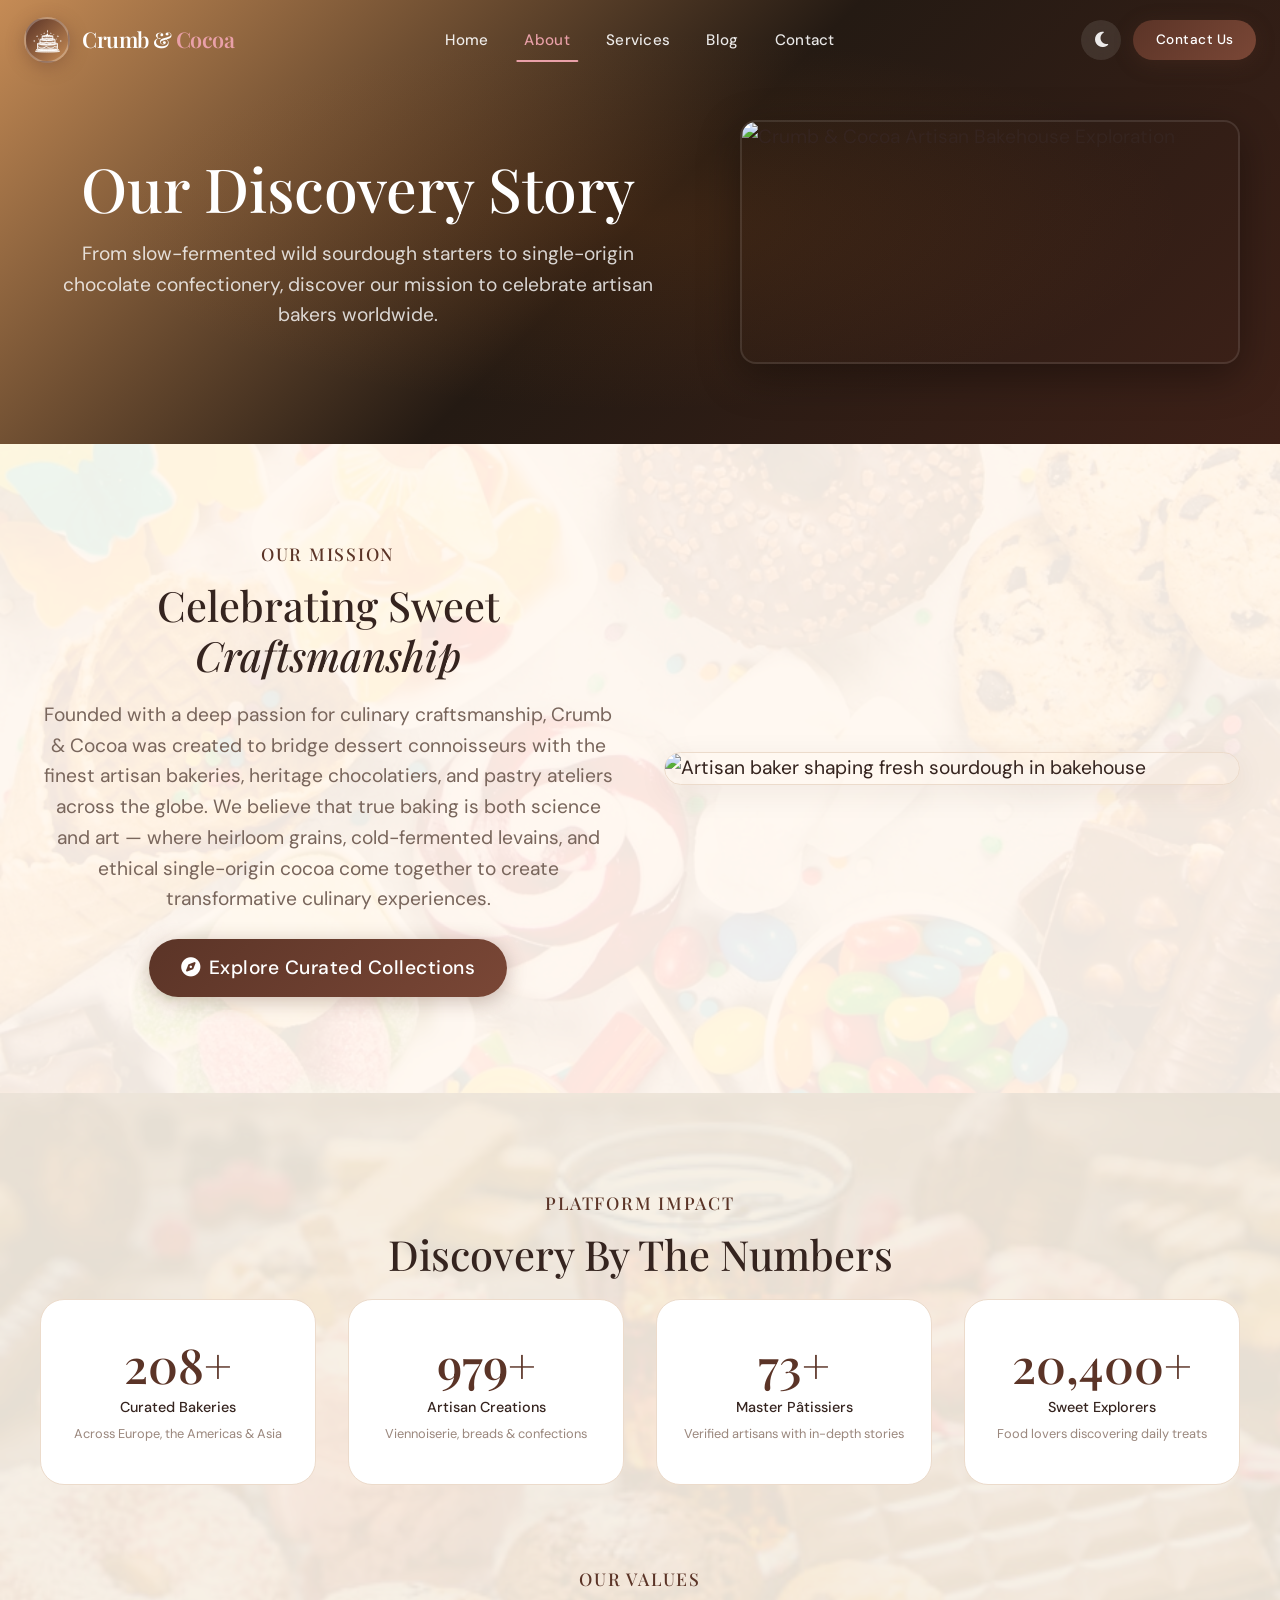
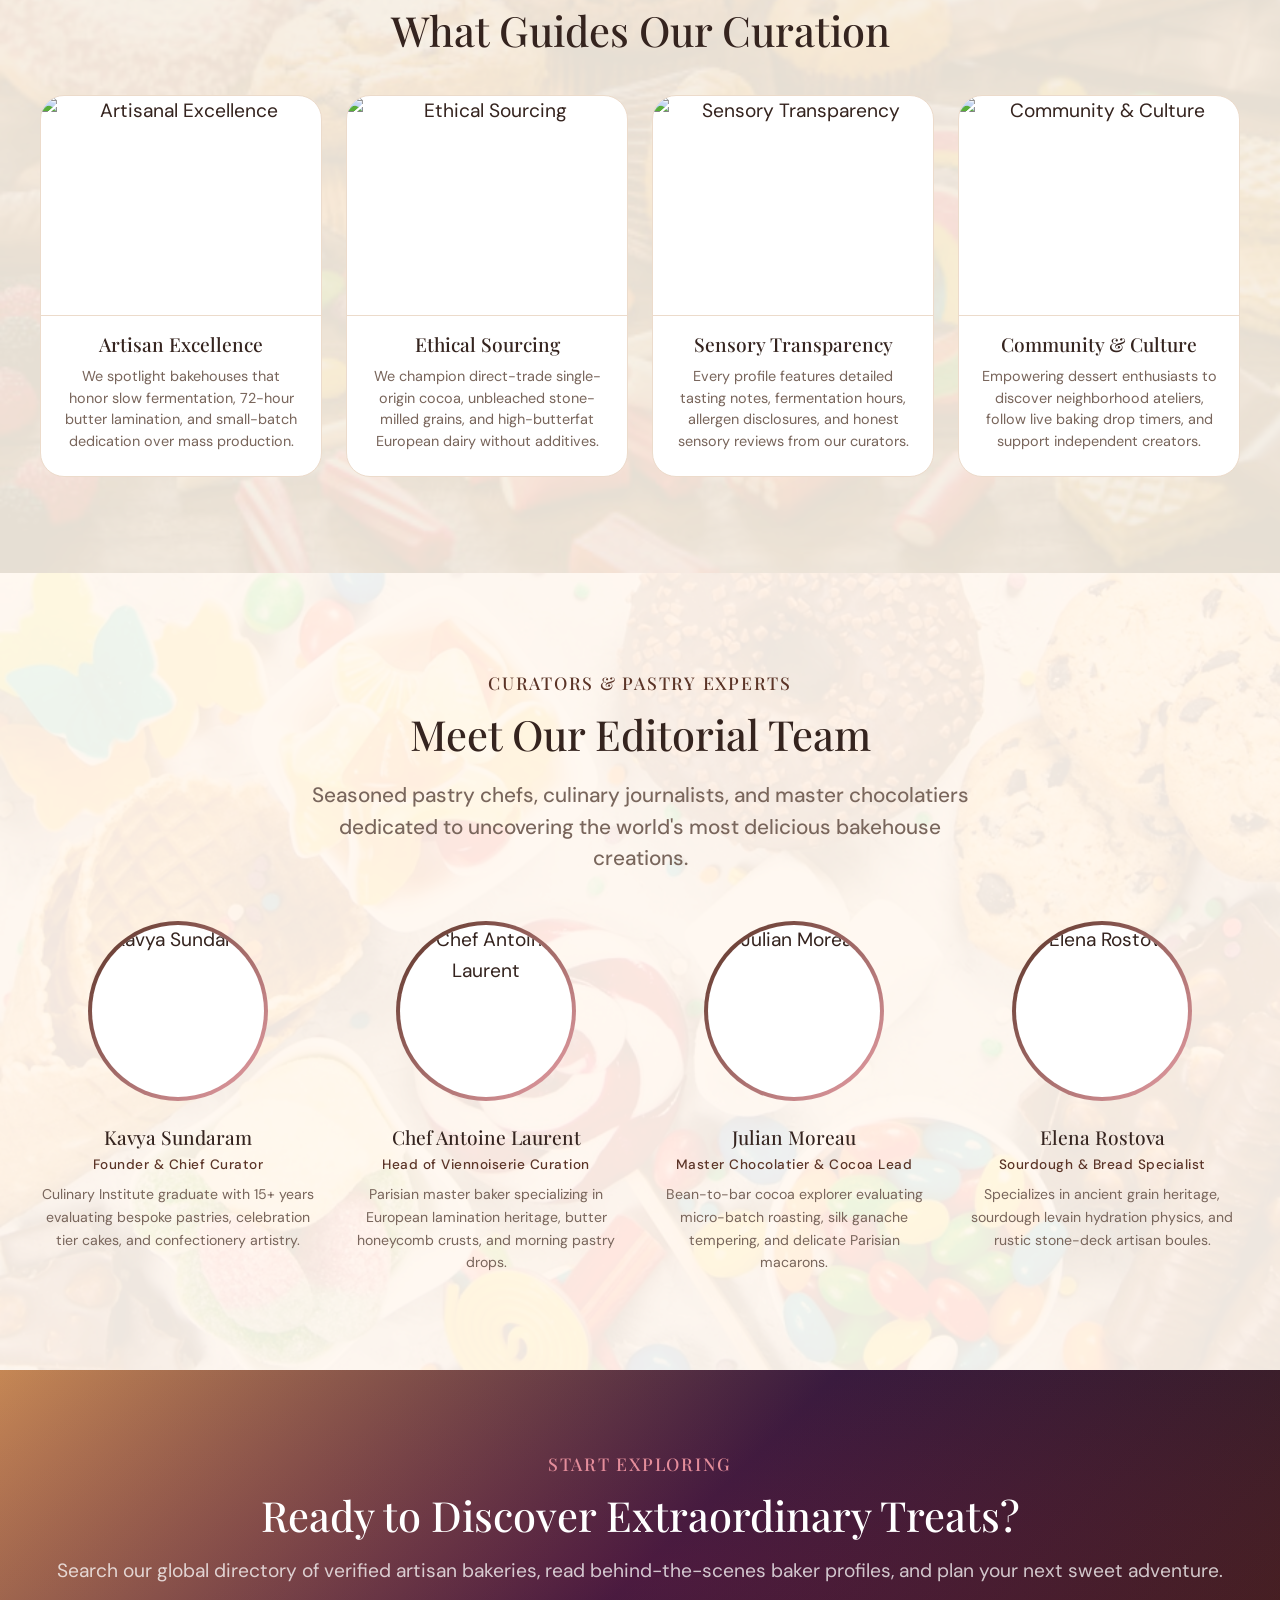
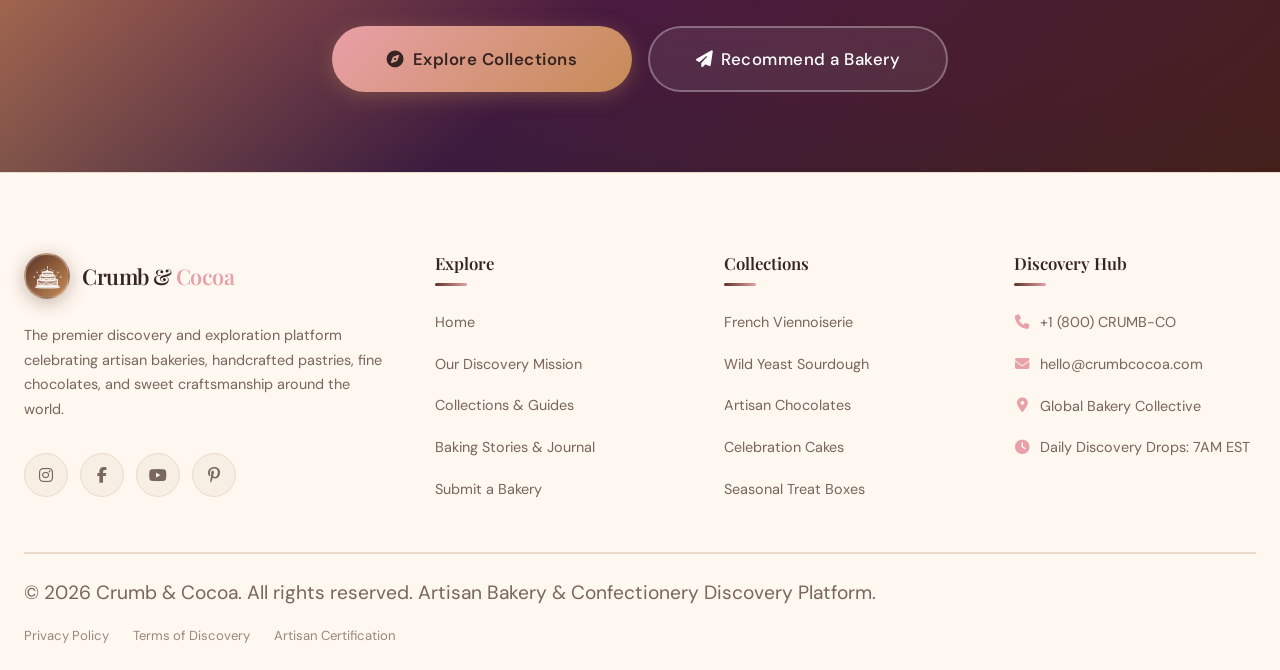
==== commit a7be8d27: "fix(ui): update navigation, brand styling, and dark mode improvements" ====
--- a/pages/about.html
+++ b/pages/about.html
@@ -143,8 +143,8 @@
       <li><a href="contact.html" class="nav-link">Contact</a></li>
     </ul>
     <div class="nav-actions">
-      <button class="nav-icon-btn" onclick="window.CrumbCocoa.RTLManager.toggle()" title="Toggle RTL" aria-label="Toggle RTL" style="font-size: 0.78rem; font-weight: 550;">RTL</button>
       <button class="nav-icon-btn" onclick="window.CrumbCocoa.ThemeManager.toggle()" title="Toggle Theme" aria-label="Toggle theme"><i class="theme-toggle-icon fas fa-moon"></i></button>
+      <a href="contact.html" class="btn btn-primary btn-sm">Contact Us</a>
     </div>
     <button class="hamburger" aria-label="Open menu"><span></span><span></span><span></span></button>
   </nav>
@@ -158,9 +158,9 @@
   <a href="blog.html" class="nav-link">Blog</a>
   <a href="contact.html" class="nav-link">Contact</a>
   <div class="mobile-menu-actions">
+    <a href="contact.html" class="btn btn-primary">Contact Us</a>
     <div class="mobile-menu-row">
-      <button class="btn btn-ghost" onclick="window.CrumbCocoa.RTLManager.toggle()" style="font-weight: 550;">RTL</button>
-      <button class="btn btn-ghost" onclick="window.CrumbCocoa.ThemeManager.toggle()"><i class="theme-toggle-icon fas fa-moon"></i></button>
+      <button class="btn btn-ghost" onclick="window.CrumbCocoa.ThemeManager.toggle()" style="width: 100%;"><i class="theme-toggle-icon fas fa-moon"></i> Switch Theme</button>
     </div>
   </div>
 </div>
--- a/assets/css/dark-mode.css
+++ b/assets/css/dark-mode.css
@@ -154,4 +154,61 @@
 
 [data-theme="dark"] .theme-toggle-icon {
   transform: rotate(180deg);
+}
+
+[data-theme="dark"] .btn-primary {
+  background: linear-gradient(135deg, var(--primary), var(--primary-light)) !important;
+  color: #000000 !important;
+  font-weight: 600;
+  box-shadow: 0 4px 20px rgba(233, 160, 168, 0.4);
+}
+
+[data-theme="dark"] .btn-primary i,
+[data-theme="dark"] .btn-primary span,
+[data-theme="dark"] .btn-primary svg {
+  color: #000000 !important;
+  fill: #000000 !important;
+}
+
+[data-theme="dark"] .btn-primary:hover {
+  background: linear-gradient(135deg, var(--primary-light), var(--primary)) !important;
+  color: #000000 !important;
+  box-shadow: 0 8px 30px rgba(233, 160, 168, 0.6);
+}
+
+[data-theme="dark"] .btn-primary:hover i,
+[data-theme="dark"] .btn-primary:hover span {
+  color: #000000 !important;
+}
+
+/* Pink color tab boxes, filter buttons, badges & active tags in dark theme: text color black */
+[data-theme="dark"] .filter-btn.active,
+[data-theme="dark"] .filter-btn:hover,
+[data-theme="dark"] .blog-filter-btn.active,
+[data-theme="dark"] .blog-filter-btn:hover,
+[data-theme="dark"] .class-badge,
+[data-theme="dark"] .package-badge,
+[data-theme="dark"] .blog-category,
+[data-theme="dark"] .tag-pill:hover,
+[data-theme="dark"] .btn-secondary:hover,
+[data-theme="dark"] .btn-white:hover,
+[data-theme="dark"] .back-to-top,
+[data-theme="dark"] .nav-icon-btn:hover,
+[data-theme="dark"] .mobile-close:hover,
+[data-theme="dark"] .lightbox-close:hover,
+[data-theme="dark"] .gallery-item-overlay i:hover {
+  color: #000000 !important;
+}
+
+[data-theme="dark"] .filter-btn.active i,
+[data-theme="dark"] .filter-btn:hover i,
+[data-theme="dark"] .blog-filter-btn.active i,
+[data-theme="dark"] .blog-filter-btn:hover i,
+[data-theme="dark"] .class-badge i,
+[data-theme="dark"] .package-badge i,
+[data-theme="dark"] .blog-category i,
+[data-theme="dark"] .btn-secondary:hover i,
+[data-theme="dark"] .back-to-top i,
+[data-theme="dark"] .nav-icon-btn:hover i {
+  color: #000000 !important;
 }
